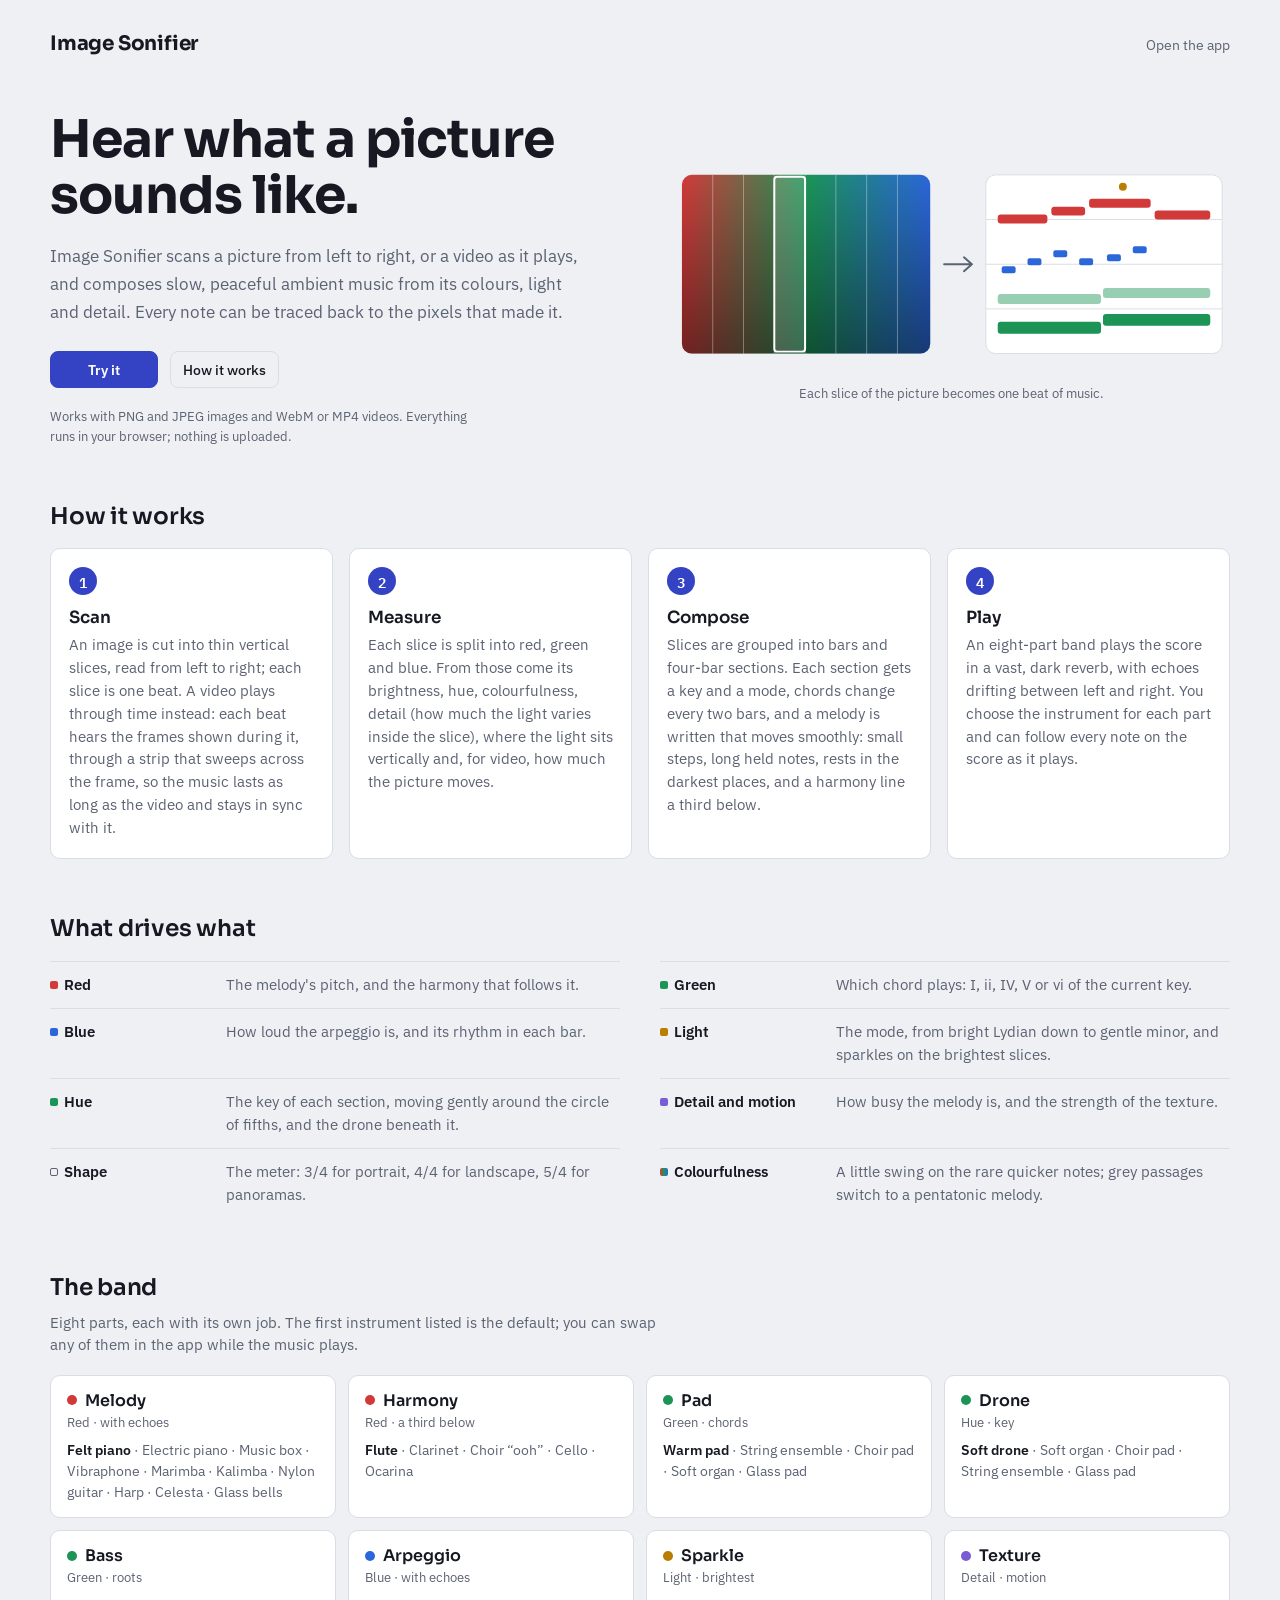
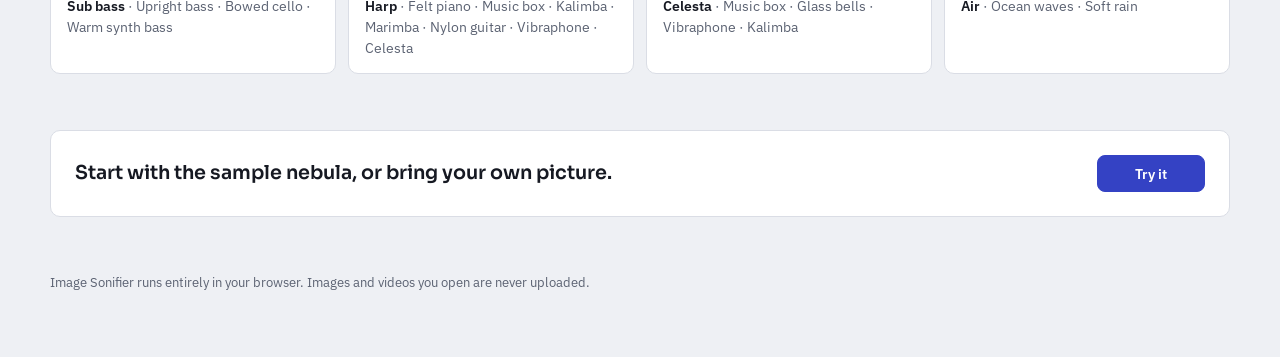
==== index.html @ 4dff8d1b "Add the landing page Co-Authored-By: Claude Opus 5.5 <noreply@anthropic.com>" ====
<!doctype html>
<html lang="en">
<head>
<meta charset="utf-8">
<meta name="viewport" content="width=device-width, initial-scale=1, viewport-fit=cover">
<title>Image Sonifier</title>
<meta name="claude:viewport-fit-sides" content="cover">
<meta name="description" content="Turn any picture or video into slow, peaceful ambient music, right in your browser.">
<link rel="preconnect" href="https://fonts.googleapis.com">
<link rel="preconnect" href="https://fonts.gstatic.com" crossorigin>
<link rel="stylesheet" href="https://fonts.googleapis.com/css2?family=IBM+Plex+Mono:wght@400;500&family=IBM+Plex+Sans:wght@400;500;600&family=Sora:wght@500;600;700&display=swap">
<link rel="stylesheet" href="static/style.css">
<link rel="stylesheet" href="static/landing.css">
</head>
<body>
<div class="wrap landing">
  <nav class="topbar" aria-label="Site">
    <a class="brand" href="index.html">Image Sonifier</a>
    <a class="navlink" href="app.html">Open the app</a>
  </nav>

  <header class="hero">
    <div class="hero-text">
      <h1>Hear what a picture sounds like.</h1>
      <p class="lede">Image Sonifier scans a picture from left to right, or a video as it plays, and composes slow, peaceful ambient music from its colours, light and detail. Every note can be traced back to the pixels that made it.</p>
      <div class="cta">
        <a class="btn play" href="app.html">Try it</a>
        <a class="btn" href="#how">How it works</a>
      </div>
      <p class="fineprint">Works with PNG and JPEG images and WebM or MP4 videos. Everything runs in your browser; nothing is uploaded.</p>
    </div>
    <figure class="hero-art" aria-hidden="true">
      <svg viewBox="0 0 560 220" role="img">
        <defs>
          <linearGradient id="scanGrad" x1="0" x2="1" y1="0" y2="0">
            <stop offset="0" class="stop-r"/>
            <stop offset="0.5" class="stop-g"/>
            <stop offset="1" class="stop-b"/>
          </linearGradient>
          <linearGradient id="fadeGrad" x1="0" x2="0" y1="0" y2="1">
            <stop offset="0" stop-color="#000" stop-opacity="0"/>
            <stop offset="1" stop-color="#000" stop-opacity="0.45"/>
          </linearGradient>
        </defs>
        <rect x="8" y="20" width="250" height="180" rx="10" fill="url(#scanGrad)"/>
        <rect x="8" y="20" width="250" height="180" rx="10" fill="url(#fadeGrad)"/>
        <g class="slices">
          <line x1="39" y1="20" x2="39" y2="200"/><line x1="70" y1="20" x2="70" y2="200"/><line x1="101" y1="20" x2="101" y2="200"/>
          <line x1="132" y1="20" x2="132" y2="200"/><line x1="163" y1="20" x2="163" y2="200"/><line x1="194" y1="20" x2="194" y2="200"/>
          <line x1="225" y1="20" x2="225" y2="200"/>
        </g>
        <rect class="slice-now" x="101" y="22" width="31" height="176" rx="3"/>
        <path class="arrow" d="M272 110 h28 m-8 -7 l8 7 l-8 7"/>
        <rect class="roll" x="314" y="20" width="238" height="180" rx="10"/>
        <g class="roll-lines">
          <line x1="314" y1="65" x2="552" y2="65"/><line x1="314" y1="110" x2="552" y2="110"/><line x1="314" y1="155" x2="552" y2="155"/>
        </g>
        <rect class="n-g" x="326" y="168" width="104" height="12" rx="3"/><rect class="n-g" x="432" y="160" width="108" height="12" rx="3"/>
        <rect class="n-g faint" x="326" y="140" width="104" height="10" rx="3"/><rect class="n-g faint" x="432" y="134" width="108" height="10" rx="3"/>
        <rect class="n-b" x="330" y="112" width="14" height="7" rx="2"/><rect class="n-b" x="356" y="104" width="14" height="7" rx="2"/>
        <rect class="n-b" x="382" y="96" width="14" height="7" rx="2"/><rect class="n-b" x="408" y="104" width="14" height="7" rx="2"/>
        <rect class="n-b" x="436" y="100" width="14" height="7" rx="2"/><rect class="n-b" x="462" y="92" width="14" height="7" rx="2"/>
        <rect class="n-r" x="326" y="60" width="50" height="9" rx="3"/><rect class="n-r" x="380" y="52" width="34" height="9" rx="3"/>
        <rect class="n-r" x="418" y="44" width="62" height="9" rx="3"/><rect class="n-r" x="484" y="56" width="56" height="9" rx="3"/>
        <circle class="n-l" cx="452" cy="32" r="4"/>
      </svg>
      <figcaption>Each slice of the picture becomes one beat of music.</figcaption>
    </figure>
  </header>

  <section id="how" class="section" aria-labelledby="howTitle">
    <h2 id="howTitle" class="section-title">How it works</h2>
    <ol class="how">
      <li>
        <h3>Scan</h3>
        <p>An image is cut into thin vertical slices, read from left to right; each slice is one beat. A video plays through time instead: each beat hears the frames shown during it, through a strip that sweeps across the frame, so the music lasts as long as the video and stays in sync with it.</p>
      </li>
      <li>
        <h3>Measure</h3>
        <p>Each slice is split into red, green and blue. From those come its brightness, hue, colourfulness, detail (how much the light varies inside the slice), where the light sits vertically and, for video, how much the picture moves.</p>
      </li>
      <li>
        <h3>Compose</h3>
        <p>Slices are grouped into bars and four-bar sections. Each section gets a key and a mode, chords change every two bars, and a melody is written that moves smoothly: small steps, long held notes, rests in the darkest places, and a harmony line a third below.</p>
      </li>
      <li>
        <h3>Play</h3>
        <p>An eight-part band plays the score in a vast, dark reverb, with echoes drifting between left and right. You choose the instrument for each part and can follow every note on the score as it plays.</p>
      </li>
    </ol>
  </section>

  <section class="section" aria-labelledby="mapTitle">
    <h2 id="mapTitle" class="section-title">What drives what</h2>
    <dl class="drives">
      <div><dt><span class="sw r"></span>Red</dt><dd>The melody's pitch, and the harmony that follows it.</dd></div>
      <div><dt><span class="sw g"></span>Green</dt><dd>Which chord plays: I, ii, IV, V or vi of the current key.</dd></div>
      <div><dt><span class="sw b"></span>Blue</dt><dd>How loud the arpeggio is, and its rhythm in each bar.</dd></div>
      <div><dt><span class="sw l"></span>Light</dt><dd>The mode, from bright Lydian down to gentle minor, and sparkles on the brightest slices.</dd></div>
      <div><dt><span class="sw g"></span>Hue</dt><dd>The key of each section, moving gently around the circle of fifths, and the drone beneath it.</dd></div>
      <div><dt><span class="sw d"></span>Detail and motion</dt><dd>How busy the melody is, and the strength of the texture.</dd></div>
      <div><dt><span class="sw shape"></span>Shape</dt><dd>The meter: 3/4 for portrait, 4/4 for landscape, 5/4 for panoramas.</dd></div>
      <div><dt><span class="sw colour"></span>Colourfulness</dt><dd>A little swing on the rare quicker notes; grey passages switch to a pentatonic melody.</dd></div>
    </dl>
  </section>

  <section class="section" aria-labelledby="bandTitle">
    <h2 id="bandTitle" class="section-title">The band</h2>
    <p class="section-lede">Eight parts, each with its own job. The first instrument listed is the default; you can swap any of them in the app while the music plays.</p>
    <ul class="band" id="band"></ul>
  </section>

  <section class="closing">
    <h2>Start with the sample nebula, or bring your own picture.</h2>
    <a class="btn play" href="app.html">Try it</a>
  </section>

  <footer>Image Sonifier runs entirely in your browser. Images and videos you open are never uploaded.</footer>
</div>

<script src="static/js/constants.js"></script>
<script src="static/js/voices.js"></script>
<script src="static/js/landing.js"></script>
</body>
</html>
---- static/style.css ----
/* Shared by both pages. App layout, top to bottom: upload and controls; the image with its three channels
   stacked on the right; the instruments; what is playing now beside the musical choices; the score. */
:root {
  --bg: #eef0f4;
  --surface: #ffffff;
  --ink: #161922;
  --muted: #5b6272;
  --line: #dadde5;
  --accent: #3442c4;
  --accent-ink: #ffffff;
  --ch-r: #d23a3a;
  --ch-g: #1b9456;
  --ch-b: #2b66db;
  --ch-l: #b97d00;
  --ch-d: #7a5bd6;
  --font-display: "Sora", "Segoe UI", system-ui, sans-serif;
  --font-body: "IBM Plex Sans", "Segoe UI", system-ui, sans-serif;
  --font-data: "IBM Plex Mono", ui-monospace, "SFMono-Regular", Menlo, monospace;
  --radius: 10px;
}
@media (prefers-color-scheme: dark) {
  :root:not([data-theme="light"]) {
    --bg: #0c0e14; --surface: #151821; --ink: #e7e9f0; --muted: #959cad; --line: #272b37;
    --accent: #8d98ff; --accent-ink: #0c0e14;
    --ch-r: #ff6b6b; --ch-g: #4fd08a; --ch-b: #6c9fff; --ch-l: #f2c14e; --ch-d: #ab8fff;
    color-scheme: dark;
  }
}
:root[data-theme="dark"] {
  --bg: #0c0e14; --surface: #151821; --ink: #e7e9f0; --muted: #959cad; --line: #272b37;
  --accent: #8d98ff; --accent-ink: #0c0e14;
  --ch-r: #ff6b6b; --ch-g: #4fd08a; --ch-b: #6c9fff; --ch-l: #f2c14e; --ch-d: #ab8fff;
  color-scheme: dark;
}

* { box-sizing: border-box; }
[hidden] { display: none !important; }
html { -webkit-text-size-adjust: 100%; }
body {
  margin: 0;
  background: var(--bg); color: var(--ink);
  font: 15px/1.5 var(--font-body);
  padding-left: max(16px, env(safe-area-inset-left, 0px));
  padding-right: max(16px, env(safe-area-inset-right, 0px));
  padding-block: 24px 40px;
}
.wrap { max-width: 1180px; margin: 0 auto; display: flex; flex-direction: column; gap: 16px; }

a { color: var(--accent); }

/* Top bar */
.topbar { display: flex; align-items: baseline; justify-content: space-between; gap: 16px; }
.brand { font: 700 1.25rem/1.2 var(--font-display); color: var(--ink); text-decoration: none; letter-spacing: -0.01em; }
.navlink { font-size: 0.9rem; color: var(--muted); text-decoration: none; }
.navlink:hover, .brand:hover { color: var(--accent); }
.brand:focus-visible, .navlink:focus-visible { outline: 2px solid var(--accent); outline-offset: 3px; border-radius: 4px; }

header h1 { font: 700 1.75rem/1.15 var(--font-display); margin: 0; letter-spacing: -0.01em; text-wrap: balance; }
header p { margin: 4px 0 0; color: var(--muted); max-width: 76ch; }

.panel { background: var(--surface); border: 1px solid var(--line); border-radius: var(--radius); padding: 16px; min-width: 0; }
.panel h2 { font: 600 0.78rem/1 var(--font-body); text-transform: uppercase; letter-spacing: 0.08em; color: var(--muted); margin: 0 0 12px; }

/* Controls */
.controls { display: flex; flex-wrap: wrap; align-items: center; gap: 12px 20px; }
.group { display: flex; align-items: center; gap: 8px; }
.group label, .group .lbl { font-size: 0.85rem; color: var(--muted); }
.btn {
  font: 500 0.9rem var(--font-body); color: var(--ink); background: transparent;
  border: 1px solid var(--line); border-radius: 8px; padding: 7px 12px; cursor: pointer;
}
.btn:hover { border-color: var(--muted); }
.btn.play {
  background: var(--accent); color: var(--accent-ink); border-color: var(--accent);
  display: inline-flex; align-items: center; gap: 8px; padding: 8px 18px; font-weight: 600; min-width: 108px; justify-content: center;
}
.btn.play:disabled { opacity: 0.5; cursor: progress; }
.btn:focus-visible, select:focus-visible, input[type=range]:focus-visible, input[type=checkbox]:focus-visible { outline: 2px solid var(--accent); outline-offset: 2px; }
select, input[type=range], input[type=checkbox] { accent-color: var(--accent); }
select { font: 0.9rem var(--font-body); color: var(--ink); background: var(--surface); border: 1px solid var(--line); border-radius: 6px; padding: 5px 6px; }
.num { font-family: var(--font-data); font-variant-numeric: tabular-nums; font-size: 0.85rem; min-width: 3ch; display: inline-block; }
.sr-only { position: absolute; width: 1px; height: 1px; overflow: hidden; clip: rect(0 0 0 0); white-space: nowrap; }
.status { margin-left: auto; font: 0.82rem var(--font-data); color: var(--muted); }

/* Image + channels */
.scan-grid { display: grid; grid-template-columns: minmax(0, 1fr) minmax(0, 15rem); gap: 16px; align-items: start; }
.scan-main { min-width: 0; }

/* Now playing beside the musical choices */
.grid { display: grid; grid-template-columns: minmax(0, 1fr) minmax(0, 1.5fr); gap: 16px; }
@media (max-width: 880px) { .grid { grid-template-columns: minmax(0, 1fr); } .status { margin-left: 0; width: 100%; } }

.drop { position: relative; border-radius: 8px; overflow: hidden; background: #05060c; }
.drop.over { outline: 2px dashed var(--accent); outline-offset: 3px; }
#imgCv { display: block; width: 100%; height: auto; max-height: 460px; object-fit: contain; cursor: ew-resize; touch-action: none; }
#imgCv.video { cursor: default; }
#drop video.reading { display: block; width: 100%; max-height: 460px; }
#timeCv { display: block; width: 100%; height: 64px; margin-top: 10px; border-radius: 6px; background: #000; cursor: ew-resize; touch-action: none; }
.progress { font-variant-numeric: tabular-nums; }
.caption { margin: 8px 0 0; font-size: 0.82rem; color: var(--muted); }

.channels { display: flex; flex-direction: column; gap: 14px; }
.channels figure { margin: 0; min-width: 0; }
.channels canvas { display: block; width: 100%; height: auto; max-height: 130px; object-fit: contain; border-radius: 6px; background: #000; cursor: ew-resize; touch-action: none; }
@media (max-width: 760px) {
  .scan-grid { grid-template-columns: minmax(0, 1fr); }
  .channels { display: grid; grid-template-columns: repeat(3, minmax(0, 1fr)); gap: 12px; }
}
.channels figcaption { margin-top: 6px; font-size: 0.8rem; line-height: 1.35; }
.channels figcaption b { display: block; font-weight: 600; }
.channels figcaption span { color: var(--muted); }
.sw { display: inline-block; width: 8px; height: 8px; border-radius: 2px; margin-right: 6px; vertical-align: 1px; flex: none; }
.sw.r { background: var(--ch-r); } .sw.g { background: var(--ch-g); } .sw.b { background: var(--ch-b); }
.sw.l { background: var(--ch-l); } .sw.d { background: var(--ch-d); }

/* Musical choices */
.choices { display: grid; grid-template-columns: repeat(auto-fill, minmax(150px, 1fr)); gap: 12px 16px; margin: 0; }
.choice { min-width: 0; }
.choice dt { font-size: 0.75rem; color: var(--muted); text-transform: uppercase; letter-spacing: 0.06em; }
.choice dd { margin: 2px 0 0; }
.choice .val { font: 500 1.02rem/1.3 var(--font-data); display: block; overflow-wrap: anywhere; }
.choice .by { font-size: 0.78rem; color: var(--muted); }

/* Readout */
.side { display: flex; flex-direction: column; gap: 20px; }
.clock { font: 500 2rem/1 var(--font-data); font-variant-numeric: tabular-nums; }
.clock small { font-size: 0.95rem; color: var(--muted); }
.pos { color: var(--muted); font-size: 0.9rem; margin-top: 6px; }
.pos b { color: var(--ink); font-family: var(--font-data); font-weight: 500; }
.maps { display: flex; flex-direction: column; gap: 10px; margin: 0; }
.map { display: grid; grid-template-columns: 56px minmax(0, 1fr) auto; align-items: center; gap: 10px; }
.map dt { font-size: 0.85rem; font-weight: 600; }
.map .bar { height: 8px; background: var(--line); border-radius: 4px; overflow: hidden; position: relative; }
.map .bar i { position: absolute; inset: 0 auto 0 0; border-radius: 4px; transition: width 80ms linear; }
.map.r .bar i { background: var(--ch-r); } .map.g .bar i { background: var(--ch-g); } .map.b .bar i { background: var(--ch-b); }
.map.l .bar i { background: var(--ch-l); } .map.d .bar i { background: var(--ch-d); }
.map dd { margin: 0; text-align: right; font-size: 0.85rem; min-width: 136px; }
.map dd .v { font-family: var(--font-data); color: var(--muted); margin-right: 6px; }
.map dd b { font-family: var(--font-data); font-weight: 500; }

/* Mixer: two to four columns of parts, depending on width */
.mixer { display: grid; grid-template-columns: repeat(auto-fill, minmax(min(100%, 19rem), 1fr)); gap: 4px 20px; }
.inst { display: grid; grid-template-columns: 18px 12px minmax(0, 1fr) minmax(0, 10.5rem); align-items: center; gap: 8px; padding: 5px 6px; border-radius: 6px; font-size: 0.86rem; }
.inst .nm { cursor: pointer; min-width: 0; }
.inst .nm small { display: block; font-weight: 400; }
.inst select { width: 100%; min-width: 0; font-size: 0.82rem; padding: 4px 4px; }
.inst:hover { background: color-mix(in srgb, var(--line) 50%, transparent); }
.inst .sw { width: 10px; height: 10px; margin: 0; border-radius: 50%; opacity: 0.35; transition: opacity 60ms linear, transform 60ms linear; }
.inst.on .sw { opacity: 1; transform: scale(1.3); }
.inst .nm { font-weight: 500; }
.inst .src { color: var(--muted); font-size: 0.75rem; }
.inst.muted .nm, .inst.muted select { opacity: 0.45; }
.inst.muted .nm { text-decoration: line-through; }

/* About this piece */
.piece { display: grid; gap: 10px; margin: 0; font-size: 0.88rem; }
.piece div { display: grid; grid-template-columns: 6.5rem minmax(0, 1fr); gap: 12px; }
.piece dt { color: var(--muted); }
.piece dd { margin: 0; max-width: 90ch; }
@media (max-width: 560px) { .piece div { grid-template-columns: minmax(0, 1fr); gap: 2px; } }

/* Score */
.score-head { display: flex; flex-wrap: wrap; align-items: baseline; justify-content: space-between; gap: 8px 16px; margin-bottom: 8px; }
.score-head h2 { margin: 0; }
.legend { display: flex; flex-wrap: wrap; gap: 6px 14px; font-size: 0.8rem; color: var(--muted); }
#scoreWrap { width: 100%; }
#score { display: block; width: 100%; height: 490px; cursor: ew-resize; touch-action: none; }

footer { font-size: 0.82rem; color: var(--muted); }
footer code { font-family: var(--font-data); font-size: 0.8rem; }

@media (prefers-reduced-motion: reduce) { .map .bar i, .inst .sw { transition: none; } }
.mixer-hint { margin: -6px 0 8px; }
---- static/landing.css ----
/* Landing page (index.html). Builds on the tokens and base styles in style.css.
   Layout: hero (text + scan illustration), four numbered steps, a map of what drives what,
   the band, and a closing call to action. */

.landing { gap: 56px; padding-block: 8px 24px; }

/* Hero */
.hero { display: grid; grid-template-columns: minmax(0, 1.05fr) minmax(0, 1fr); gap: 40px; align-items: center; }
.hero h1 { font: 700 clamp(2rem, 4.6vw, 3.25rem)/1.08 var(--font-display); letter-spacing: -0.02em; margin: 0; text-wrap: balance; }
.lede { font-size: 1.08rem; line-height: 1.6; color: var(--muted); max-width: 54ch; margin: 18px 0 0; }
.cta { display: flex; flex-wrap: wrap; gap: 12px; margin-top: 26px; }
.cta .btn, .closing .btn { text-decoration: none; display: inline-flex; align-items: center; justify-content: center; }
.btn.play { color: var(--accent-ink); }
.fineprint { font-size: 0.84rem; color: var(--muted); margin: 18px 0 0; max-width: 54ch; }

.hero-art { margin: 0; min-width: 0; }
.hero-art svg { display: block; width: 100%; height: auto; max-width: 100%; }
.hero-art figcaption { font-size: 0.82rem; color: var(--muted); margin-top: 10px; text-align: center; }
.stop-r { stop-color: var(--ch-r); } .stop-g { stop-color: var(--ch-g); } .stop-b { stop-color: var(--ch-b); }
.slices line { stroke: #fff; stroke-opacity: 0.35; stroke-width: 1; }
.slice-now { fill: #fff; fill-opacity: 0.16; stroke: #fff; stroke-width: 2; }
.arrow { fill: none; stroke: var(--muted); stroke-width: 2; stroke-linecap: round; stroke-linejoin: round; }
.roll { fill: var(--surface); stroke: var(--line); }
.roll-lines line { stroke: var(--line); stroke-width: 1; }
.n-r { fill: var(--ch-r); } .n-g { fill: var(--ch-g); } .n-b { fill: var(--ch-b); } .n-l { fill: var(--ch-l); }
.n-g.faint { fill-opacity: 0.45; }

@media (max-width: 820px) {
  .hero { grid-template-columns: minmax(0, 1fr); gap: 28px; }
}

/* Sections */
.section { display: flex; flex-direction: column; gap: 18px; }
.section-title { font: 600 1.45rem/1.2 var(--font-display); margin: 0; letter-spacing: -0.01em; }
.section-lede { margin: -8px 0 0; color: var(--muted); max-width: 70ch; }

/* How it works: a real sequence, so it is numbered */
.how { list-style: none; margin: 0; padding: 0; display: grid; grid-template-columns: repeat(auto-fit, minmax(min(100%, 15rem), 1fr)); gap: 16px; counter-reset: step; }
.how li { counter-increment: step; background: var(--surface); border: 1px solid var(--line); border-radius: var(--radius); padding: 18px; min-width: 0; }
.how li::before {
  content: counter(step); display: grid; place-items: center; width: 28px; height: 28px; border-radius: 50%;
  background: var(--accent); color: var(--accent-ink); font: 600 0.85rem var(--font-data); margin-bottom: 12px;
}
.how h3 { font: 600 1.05rem var(--font-display); margin: 0 0 6px; }
.how p { margin: 0; color: var(--muted); font-size: 0.92rem; line-height: 1.55; }

/* What drives what */
.drives { display: grid; grid-template-columns: repeat(auto-fit, minmax(min(100%, 30rem), 1fr)); gap: 0 40px; margin: 0; }
.drives div { display: grid; grid-template-columns: 10rem minmax(0, 1fr); gap: 16px; padding: 12px 0; border-top: 1px solid var(--line); }
.drives dt { font-weight: 600; }
.drives dd { margin: 0; color: var(--muted); }
.sw.shape { background: transparent; border: 1.5px solid var(--muted); }
.sw.colour { background: linear-gradient(90deg, var(--ch-r), var(--ch-g), var(--ch-b)); }
@media (max-width: 520px) { .drives div { grid-template-columns: minmax(0, 1fr); gap: 2px; } }

/* The band */
.band { list-style: none; margin: 0; padding: 0; display: grid; grid-template-columns: repeat(auto-fill, minmax(min(100%, 16rem), 1fr)); gap: 12px; }
.band li { background: var(--surface); border: 1px solid var(--line); border-radius: var(--radius); padding: 14px 16px; min-width: 0; }
.band h3 { font: 600 1rem var(--font-display); margin: 0; display: flex; align-items: center; }
.band .sw { width: 10px; height: 10px; border-radius: 50%; margin-right: 8px; }
.band-src { margin: 2px 0 8px; font-size: 0.8rem; color: var(--muted); }
.band-voices { margin: 0; font-size: 0.88rem; line-height: 1.5; color: var(--muted); }
.band-voices b { color: var(--ink); font-weight: 600; }

/* Closing call to action */
.closing { display: flex; flex-wrap: wrap; align-items: center; justify-content: space-between; gap: 16px 24px;
  background: var(--surface); border: 1px solid var(--line); border-radius: var(--radius); padding: 24px; }
.closing h2 { font: 600 1.2rem/1.3 var(--font-display); margin: 0; max-width: 40ch; text-wrap: balance; }
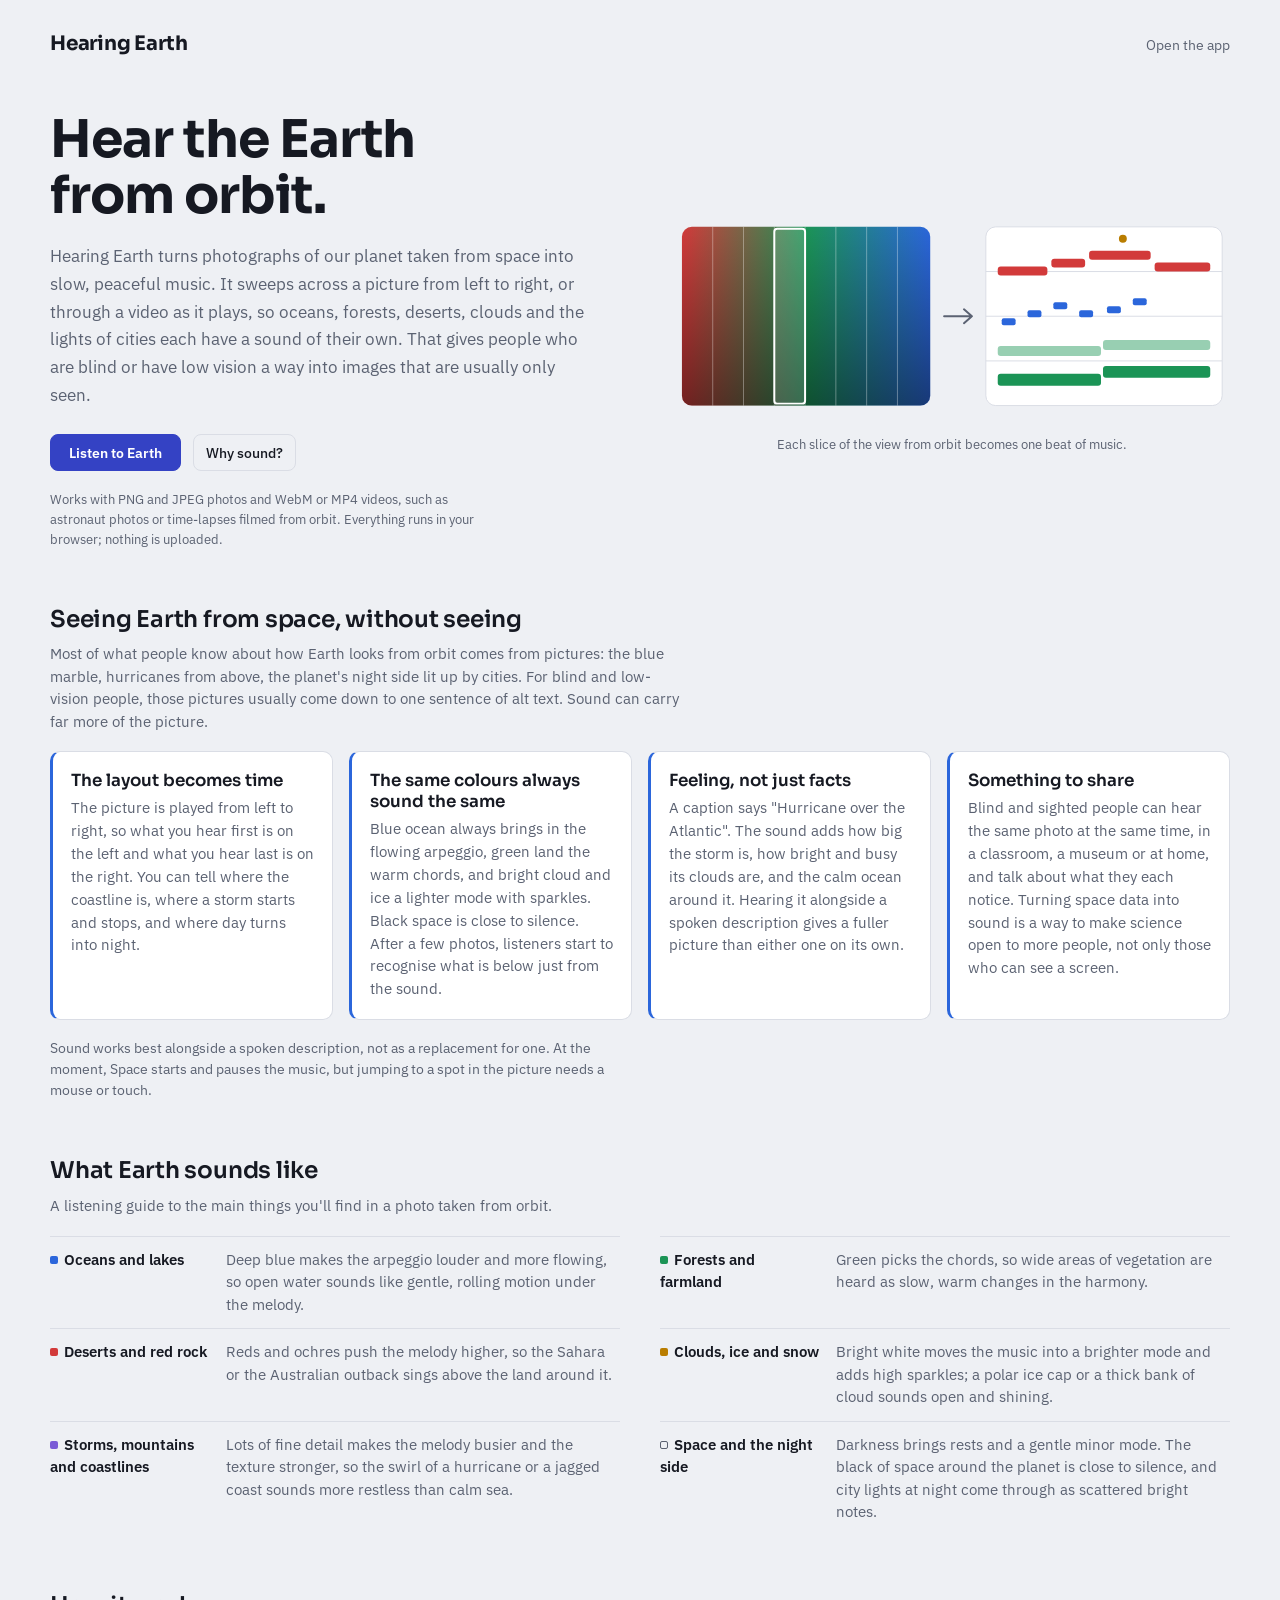
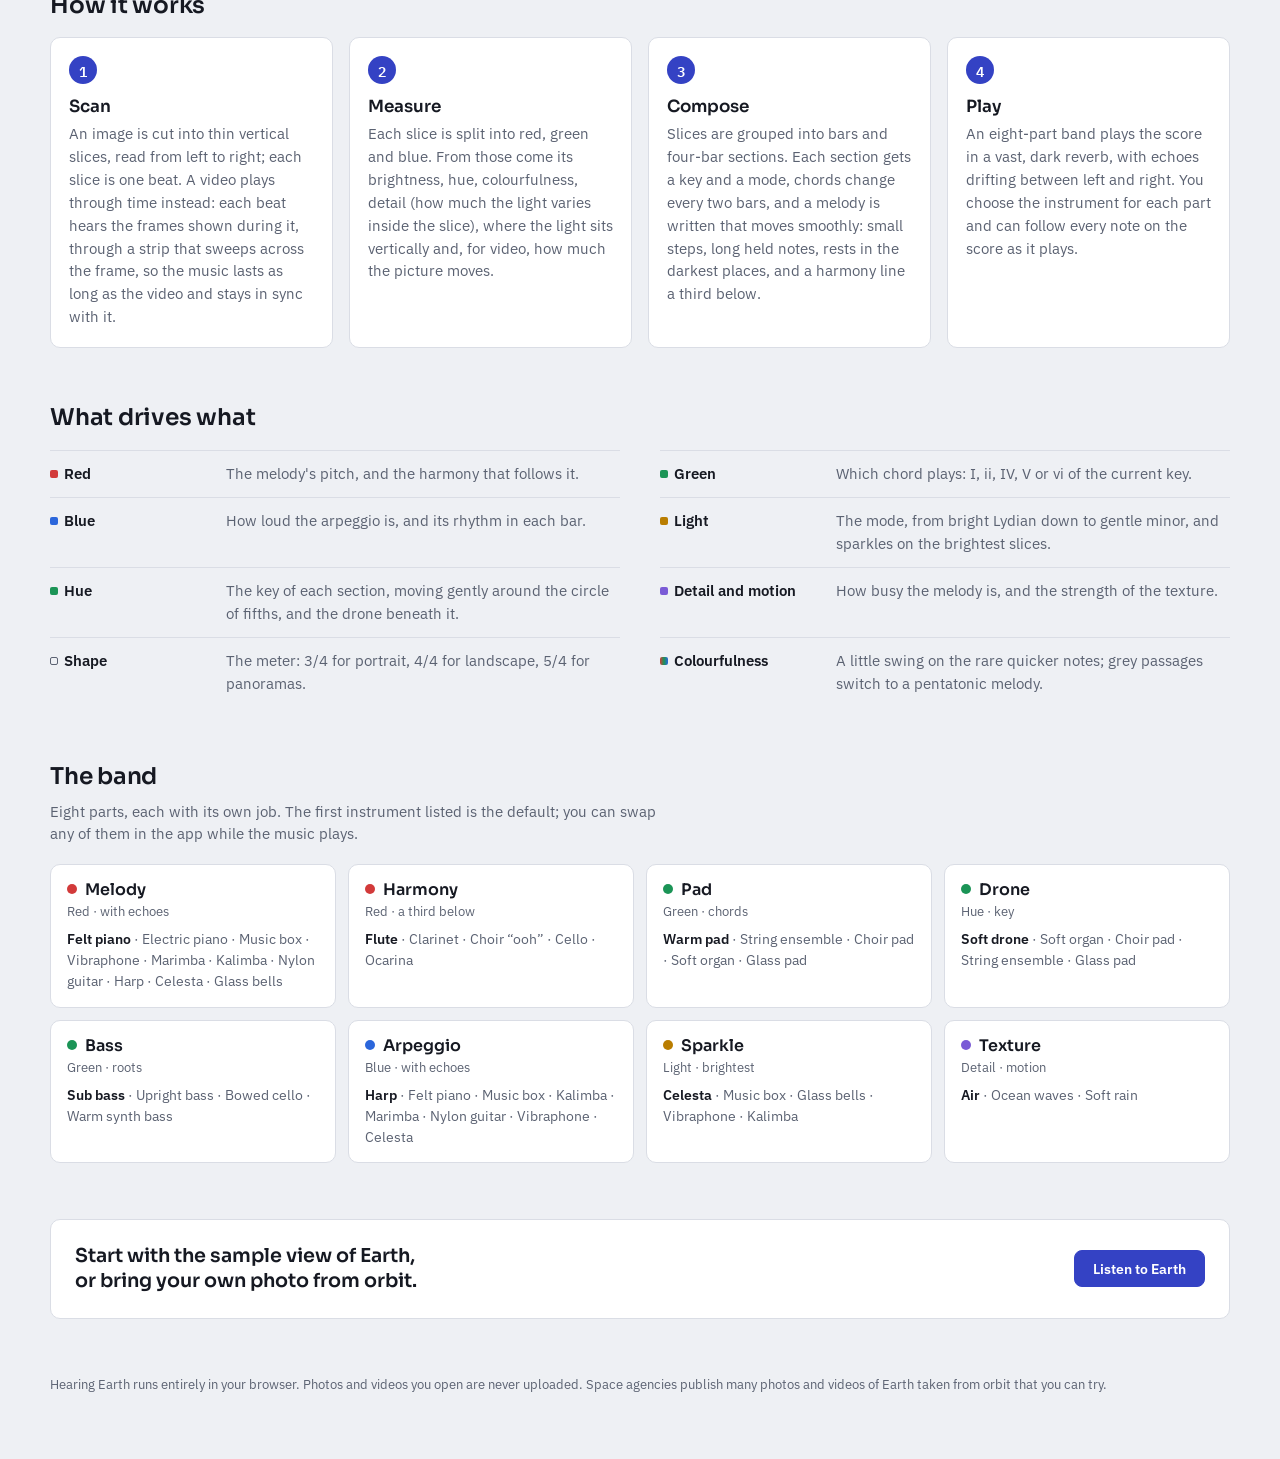
==== commit 9867ce3d: "Reframe the site around hearing Earth from space Rename the site to Hearing Earth and rewrite the la" ====
--- a/index.html
+++ b/index.html
@@ -3,9 +3,9 @@
 <head>
 <meta charset="utf-8">
 <meta name="viewport" content="width=device-width, initial-scale=1, viewport-fit=cover">
-<title>Image Sonifier</title>
+<title>Hearing Earth</title>
 <meta name="claude:viewport-fit-sides" content="cover">
-<meta name="description" content="Turn any picture or video into slow, peaceful ambient music, right in your browser.">
+<meta name="description" content="Listen to photographs of Earth taken from space: oceans, forests, clouds and city lights turned into music, so blind and sighted people can experience them together.">
 <link rel="preconnect" href="https://fonts.googleapis.com">
 <link rel="preconnect" href="https://fonts.gstatic.com" crossorigin>
 <link rel="stylesheet" href="https://fonts.googleapis.com/css2?family=IBM+Plex+Mono:wght@400;500&family=IBM+Plex+Sans:wght@400;500;600&family=Sora:wght@500;600;700&display=swap">
@@ -15,19 +15,19 @@
 <body>
 <div class="wrap landing">
   <nav class="topbar" aria-label="Site">
-    <a class="brand" href="index.html">Image Sonifier</a>
+    <a class="brand" href="index.html">Hearing Earth</a>
     <a class="navlink" href="app.html">Open the app</a>
   </nav>
 
   <header class="hero">
     <div class="hero-text">
-      <h1>Hear what a picture sounds like.</h1>
-      <p class="lede">Image Sonifier scans a picture from left to right, or a video as it plays, and composes slow, peaceful ambient music from its colours, light and detail. Every note can be traced back to the pixels that made it.</p>
+      <h1>Hear the Earth from orbit.</h1>
+      <p class="lede">Hearing Earth turns photographs of our planet taken from space into slow, peaceful music. It sweeps across a picture from left to right, or through a video as it plays, so oceans, forests, deserts, clouds and the lights of cities each have a sound of their own. That gives people who are blind or have low vision a way into images that are usually only seen.</p>
       <div class="cta">
-        <a class="btn play" href="app.html">Try it</a>
-        <a class="btn" href="#how">How it works</a>
+        <a class="btn play" href="app.html">Listen to Earth</a>
+        <a class="btn" href="#why">Why sound?</a>
       </div>
-      <p class="fineprint">Works with PNG and JPEG images and WebM or MP4 videos. Everything runs in your browser; nothing is uploaded.</p>
+      <p class="fineprint">Works with PNG and JPEG photos and WebM or MP4 videos, such as astronaut photos or time-lapses filmed from orbit. Everything runs in your browser; nothing is uploaded.</p>
     </div>
     <figure class="hero-art" aria-hidden="true">
       <svg viewBox="0 0 560 220" role="img">
@@ -64,9 +64,46 @@
         <rect class="n-r" x="418" y="44" width="62" height="9" rx="3"/><rect class="n-r" x="484" y="56" width="56" height="9" rx="3"/>
         <circle class="n-l" cx="452" cy="32" r="4"/>
       </svg>
-      <figcaption>Each slice of the picture becomes one beat of music.</figcaption>
+      <figcaption>Each slice of the view from orbit becomes one beat of music.</figcaption>
     </figure>
   </header>
+
+  <section id="why" class="section" aria-labelledby="whyTitle">
+    <h2 id="whyTitle" class="section-title">Seeing Earth from space, without seeing</h2>
+    <p class="section-lede">Most of what people know about how Earth looks from orbit comes from pictures: the blue marble, hurricanes from above, the planet's night side lit up by cities. For blind and low-vision people, those pictures usually come down to one sentence of alt text. Sound can carry far more of the picture.</p>
+    <ul class="why">
+      <li>
+        <h3>The layout becomes time</h3>
+        <p>The picture is played from left to right, so what you hear first is on the left and what you hear last is on the right. You can tell where the coastline is, where a storm starts and stops, and where day turns into night.</p>
+      </li>
+      <li>
+        <h3>The same colours always sound the same</h3>
+        <p>Blue ocean always brings in the flowing arpeggio, green land the warm chords, and bright cloud and ice a lighter mode with sparkles. Black space is close to silence. After a few photos, listeners start to recognise what is below just from the sound.</p>
+      </li>
+      <li>
+        <h3>Feeling, not just facts</h3>
+        <p>A caption says "Hurricane over the Atlantic". The sound adds how big the storm is, how bright and busy its clouds are, and the calm ocean around it. Hearing it alongside a spoken description gives a fuller picture than either one on its own.</p>
+      </li>
+      <li>
+        <h3>Something to share</h3>
+        <p>Blind and sighted people can hear the same photo at the same time, in a classroom, a museum or at home, and talk about what they each notice. Turning space data into sound is a way to make science open to more people, not only those who can see a screen.</p>
+      </li>
+    </ul>
+    <p class="note">Sound works best alongside a spoken description, not as a replacement for one. At the moment, Space starts and pauses the music, but jumping to a spot in the picture needs a mouse or touch.</p>
+  </section>
+
+  <section class="section" aria-labelledby="earthTitle">
+    <h2 id="earthTitle" class="section-title">What Earth sounds like</h2>
+    <p class="section-lede">A listening guide to the main things you'll find in a photo taken from orbit.</p>
+    <dl class="drives">
+      <div><dt><span class="sw b"></span>Oceans and lakes</dt><dd>Deep blue makes the arpeggio louder and more flowing, so open water sounds like gentle, rolling motion under the melody.</dd></div>
+      <div><dt><span class="sw g"></span>Forests and farmland</dt><dd>Green picks the chords, so wide areas of vegetation are heard as slow, warm changes in the harmony.</dd></div>
+      <div><dt><span class="sw r"></span>Deserts and red rock</dt><dd>Reds and ochres push the melody higher, so the Sahara or the Australian outback sings above the land around it.</dd></div>
+      <div><dt><span class="sw l"></span>Clouds, ice and snow</dt><dd>Bright white moves the music into a brighter mode and adds high sparkles; a polar ice cap or a thick bank of cloud sounds open and shining.</dd></div>
+      <div><dt><span class="sw d"></span>Storms, mountains and coastlines</dt><dd>Lots of fine detail makes the melody busier and the texture stronger, so the swirl of a hurricane or a jagged coast sounds more restless than calm sea.</dd></div>
+      <div><dt><span class="sw shape"></span>Space and the night side</dt><dd>Darkness brings rests and a gentle minor mode. The black of space around the planet is close to silence, and city lights at night come through as scattered bright notes.</dd></div>
+    </dl>
+  </section>
 
   <section id="how" class="section" aria-labelledby="howTitle">
     <h2 id="howTitle" class="section-title">How it works</h2>
@@ -111,11 +148,11 @@
   </section>
 
   <section class="closing">
-    <h2>Start with the sample nebula, or bring your own picture.</h2>
-    <a class="btn play" href="app.html">Try it</a>
+    <h2>Start with the sample view of Earth, or bring your own photo from orbit.</h2>
+    <a class="btn play" href="app.html">Listen to Earth</a>
   </section>
 
-  <footer>Image Sonifier runs entirely in your browser. Images and videos you open are never uploaded.</footer>
+  <footer>Hearing Earth runs entirely in your browser. Photos and videos you open are never uploaded. Space agencies publish many photos and videos of Earth taken from orbit that you can try.</footer>
 </div>
 
 <script src="static/js/constants.js"></script>
--- a/static/style.css
+++ b/static/style.css
@@ -138,19 +138,80 @@
 .map dd .v { font-family: var(--font-data); color: var(--muted); margin-right: 6px; }
 .map dd b { font-family: var(--font-data); font-weight: 500; }
 
-/* Mixer: two to four columns of parts, depending on width */
-.mixer { display: grid; grid-template-columns: repeat(auto-fill, minmax(min(100%, 19rem), 1fr)); gap: 4px 20px; }
-.inst { display: grid; grid-template-columns: 18px 12px minmax(0, 1fr) minmax(0, 10.5rem); align-items: center; gap: 8px; padding: 5px 6px; border-radius: 6px; font-size: 0.86rem; }
-.inst .nm { cursor: pointer; min-width: 0; }
-.inst .nm small { display: block; font-weight: 400; }
-.inst select { width: 100%; min-width: 0; font-size: 0.82rem; padding: 4px 4px; }
-.inst:hover { background: color-mix(in srgb, var(--line) 50%, transparent); }
+/* Mixer: one compact row per part, up to four across */
+.mixer { display: grid; grid-template-columns: repeat(auto-fill, minmax(min(100%, 16.5rem), 1fr)); gap: 6px 20px; }
+.inst { display: grid; grid-template-columns: 18px 12px minmax(0, 1fr) auto; align-items: center; gap: 10px; padding: 10px 8px; border-radius: 8px; font-size: 0.86rem; }
+.inst:hover { background: color-mix(in srgb, var(--line) 40%, transparent); }
 .inst .sw { width: 10px; height: 10px; margin: 0; border-radius: 50%; opacity: 0.35; transition: opacity 60ms linear, transform 60ms linear; }
 .inst.on .sw { opacity: 1; transform: scale(1.3); }
-.inst .nm { font-weight: 500; }
-.inst .src { color: var(--muted); font-size: 0.75rem; }
-.inst.muted .nm, .inst.muted select { opacity: 0.45; }
-.inst.muted .nm { text-decoration: line-through; }
+.inst .nm { min-width: 0; line-height: 1.3; }
+.inst .nm label { font-weight: 600; cursor: pointer; }
+.inst .src { display: block; color: var(--muted); font-size: 0.75rem; }
+.inst .cur { display: block; color: var(--accent); font-size: 0.78rem; font-weight: 500; margin-top: 2px; }
+.inst.muted .nm, .inst.muted .bubble.main { opacity: 0.45; }
+.inst.muted .nm label { text-decoration: line-through; }
+
+/* Bubbles: round icon buttons */
+.bubble {
+  position: relative; width: 44px; height: 44px; padding: 0; border-radius: 50%;
+  display: grid; place-items: center; cursor: pointer;
+  color: var(--muted); background: var(--surface); border: 1px solid var(--line);
+  box-shadow: 0 3px 8px color-mix(in srgb, var(--ink) 14%, transparent);
+  transition: transform 150ms ease, box-shadow 150ms ease, background-color 150ms ease, color 150ms ease;
+}
+.bubble svg { width: 22px; height: 22px; fill: none; stroke: currentColor; stroke-width: 1.6; stroke-linecap: round; stroke-linejoin: round; }
+.bubble:hover { transform: translateY(-2px); color: var(--ink); box-shadow: 0 8px 16px color-mix(in srgb, var(--ink) 18%, transparent); }
+.bubble:focus-visible { outline: 2px solid var(--accent); outline-offset: 3px; }
+
+/* the part's bubble: its current instrument, floating; the badge counts the choices */
+.bubble.main {
+  width: 50px; height: 50px; color: var(--accent-ink); background: var(--accent); border-color: var(--accent);
+  box-shadow: 0 6px 16px color-mix(in srgb, var(--accent) 40%, transparent);
+  animation: bubble-float 3.4s ease-in-out infinite;
+}
+.bubble.main svg { width: 24px; height: 24px; }
+.bubble.main:hover { color: var(--accent-ink); animation-play-state: paused; }
+.bubble.main[aria-expanded="true"] { animation: none; }
+.bubble .more {
+  position: absolute; right: -4px; bottom: -4px; min-width: 18px; height: 18px; padding: 0 4px; border-radius: 9px;
+  display: grid; place-items: center; font: 600 0.66rem/1 var(--font-data);
+  color: var(--accent); background: var(--surface); border: 1px solid var(--line);
+}
+
+/* the ring of choices around a part's bubble */
+.orbit { position: fixed; inset: 0; z-index: 50; }
+.orbit-scrim { position: absolute; inset: 0; background: color-mix(in srgb, var(--bg) 55%, transparent); backdrop-filter: blur(2px); opacity: 0; transition: opacity 160ms ease; }
+.orbit.open .orbit-scrim { opacity: 1; }
+.orbit-ring { position: absolute; width: 0; height: 0; }
+.orbit-ring > .hub, .orbit-slot { position: absolute; left: 0; top: 0; }
+.bubble.hub {
+  width: 54px; height: 54px; transform: translate(-50%, -50%);
+  color: var(--accent-ink); background: var(--accent); border-color: var(--accent);
+  box-shadow: 0 8px 22px color-mix(in srgb, var(--accent) 45%, transparent);
+}
+.bubble.hub:hover { transform: translate(-50%, -50%) scale(0.94); color: var(--accent-ink); }
+.orbit-name {
+  position: absolute; left: 0; top: 36px; transform: translateX(-50%); white-space: nowrap; pointer-events: none;
+  font: 600 0.74rem/1 var(--font-body); color: var(--ink); background: var(--surface);
+  border: 1px solid var(--line); border-radius: 999px; padding: 5px 9px;
+  box-shadow: 0 3px 8px color-mix(in srgb, var(--ink) 12%, transparent);
+}
+.orbit-slot {
+  transform: translate(-50%, -50%) scale(0.3); opacity: 0;
+  transition: transform 260ms cubic-bezier(.2, .9, .3, 1.25), opacity 180ms ease;
+  transition-delay: calc(var(--i) * 22ms);
+}
+.orbit.open .orbit-slot { transform: translate(calc(-50% + var(--x)), calc(-50% + var(--y))) scale(1); opacity: 1; }
+.orbit.open .opt { animation: bubble-float 3s ease-in-out infinite; animation-delay: calc(var(--i) * -0.37s); }
+.opt[aria-pressed="true"] { color: var(--accent); border: 2px solid var(--accent); }
+.opt:hover, .opt:focus-visible { animation-play-state: paused; color: var(--ink); }
+.opt[aria-pressed="true"]:hover { color: var(--accent); }
+
+@keyframes bubble-float { 0%, 100% { transform: translateY(0); } 50% { transform: translateY(-3px); } }
+@media (prefers-reduced-motion: reduce) {
+  .bubble, .orbit-slot, .orbit-scrim { transition: none; }
+  .bubble.main, .orbit.open .opt { animation: none; }
+}
 
 /* About this piece */
 .piece { display: grid; gap: 10px; margin: 0; font-size: 0.88rem; }
--- a/static/landing.css
+++ b/static/landing.css
@@ -44,7 +44,14 @@
 .how h3 { font: 600 1.05rem var(--font-display); margin: 0 0 6px; }
 .how p { margin: 0; color: var(--muted); font-size: 0.92rem; line-height: 1.55; }
 
-/* What drives what */
+/* Why sound: four reasons, not a sequence, so no numbers */
+.why { list-style: none; margin: 0; padding: 0; display: grid; grid-template-columns: repeat(auto-fit, minmax(min(100%, 15rem), 1fr)); gap: 16px; }
+.why li { background: var(--surface); border: 1px solid var(--line); border-left: 3px solid var(--ch-b); border-radius: var(--radius); padding: 18px; min-width: 0; }
+.why h3 { font: 600 1.05rem var(--font-display); margin: 0 0 6px; }
+.why p { margin: 0; color: var(--muted); font-size: 0.92rem; line-height: 1.55; }
+.note { margin: 0; font-size: 0.88rem; color: var(--muted); max-width: 70ch; }
+
+/* What drives what, and the Earth listening guide */
 .drives { display: grid; grid-template-columns: repeat(auto-fit, minmax(min(100%, 30rem), 1fr)); gap: 0 40px; margin: 0; }
 .drives div { display: grid; grid-template-columns: 10rem minmax(0, 1fr); gap: 16px; padding: 12px 0; border-top: 1px solid var(--line); }
 .drives dt { font-weight: 600; }
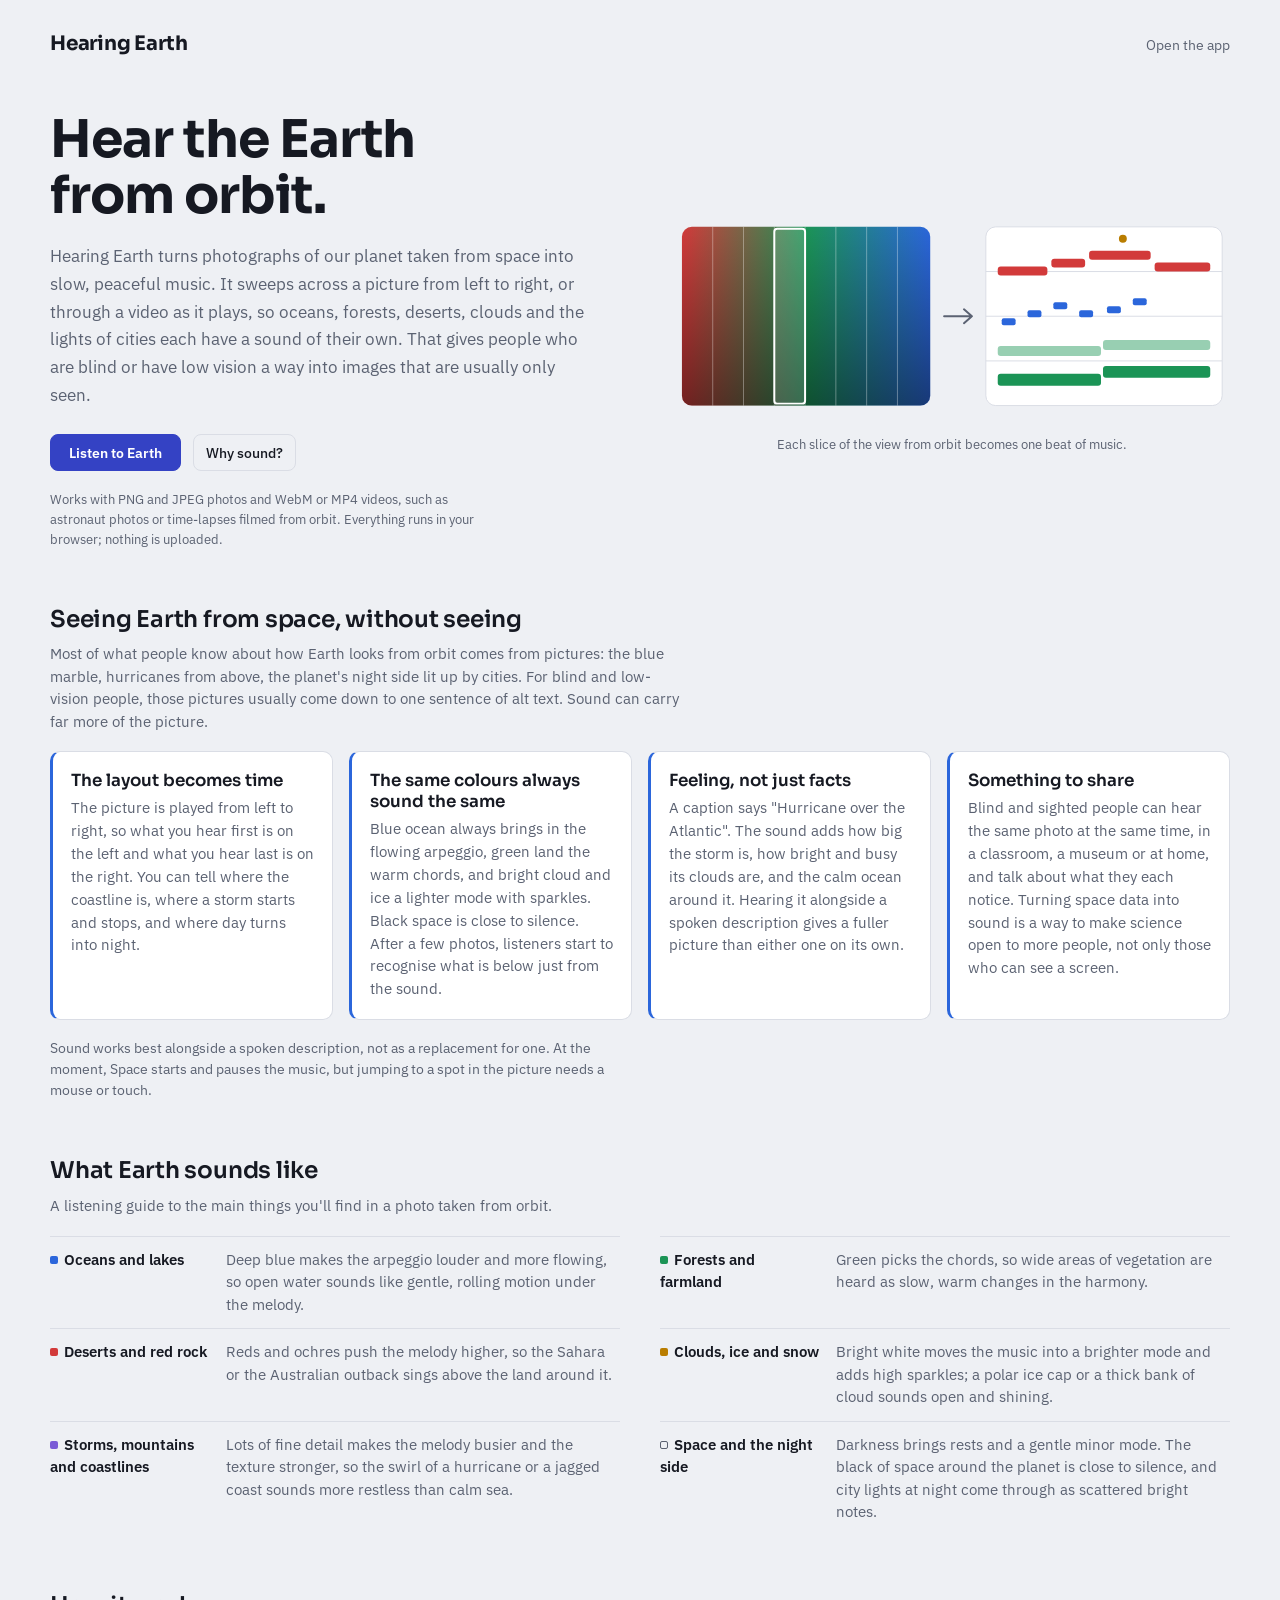
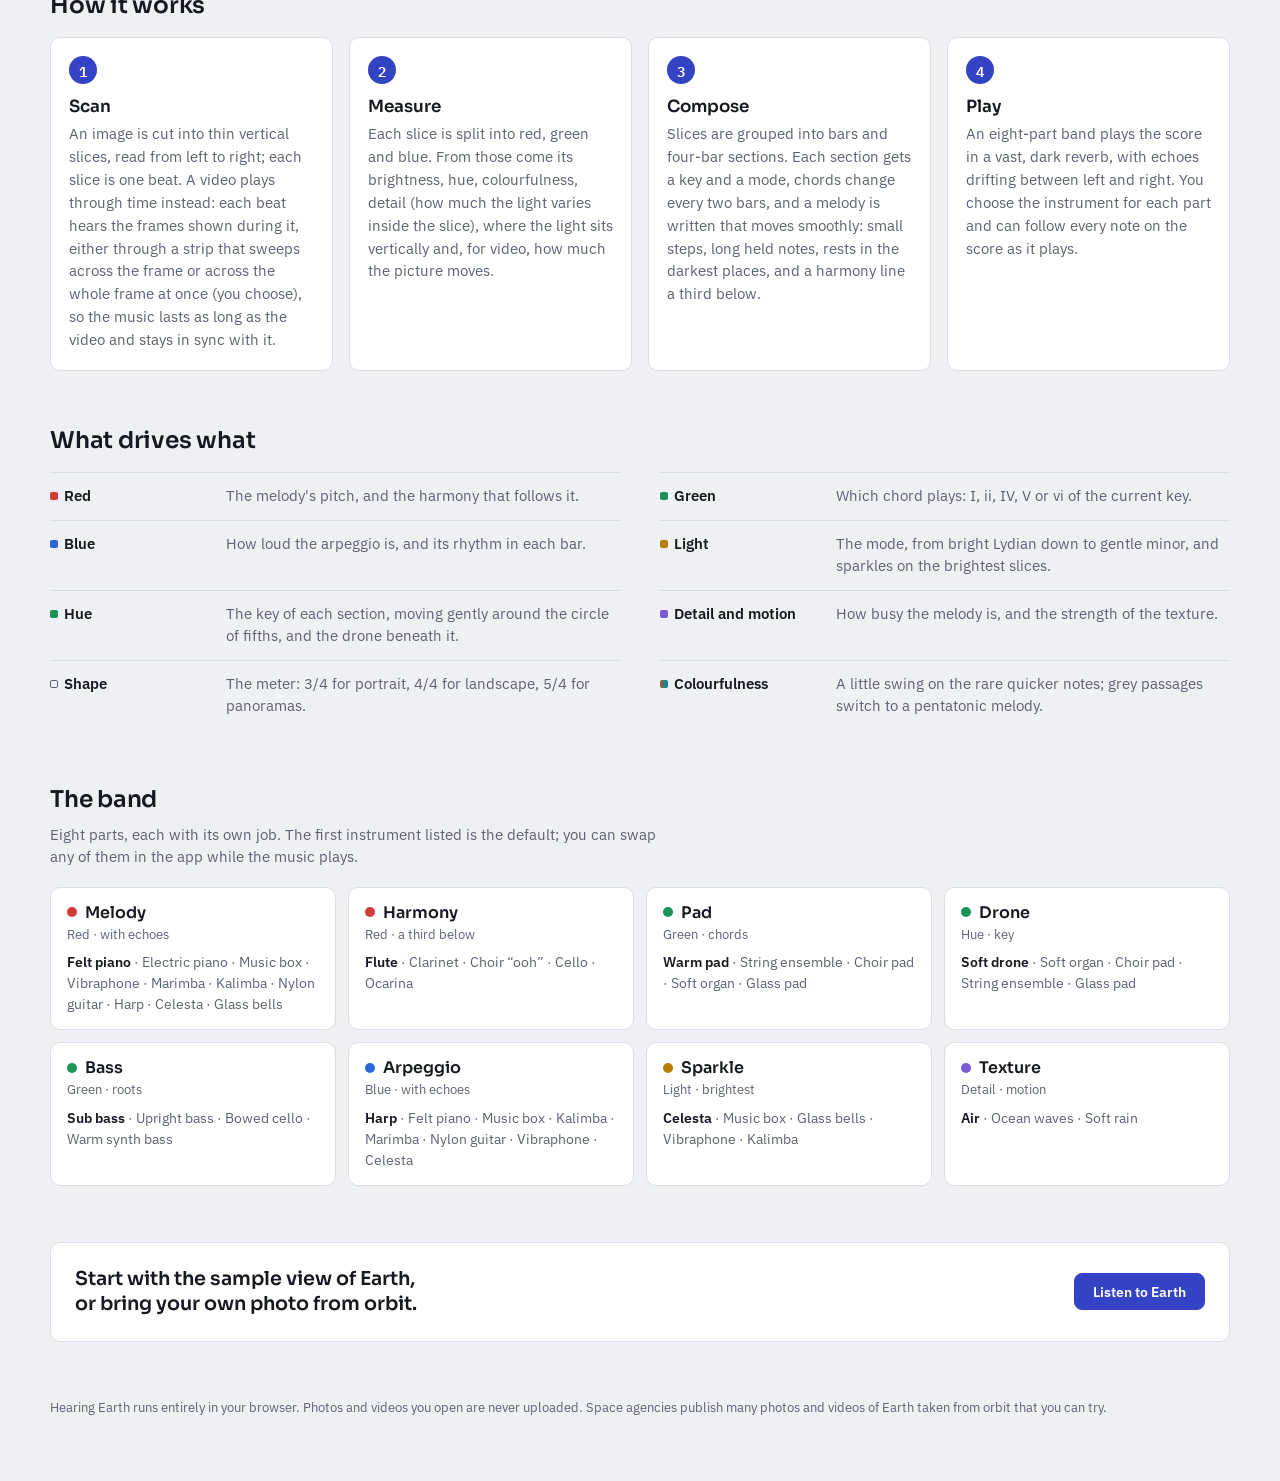
==== commit 8d47a03b: "Add video processing mode" ====
--- a/index.html
+++ b/index.html
@@ -110,7 +110,7 @@
     <ol class="how">
       <li>
         <h3>Scan</h3>
-        <p>An image is cut into thin vertical slices, read from left to right; each slice is one beat. A video plays through time instead: each beat hears the frames shown during it, through a strip that sweeps across the frame, so the music lasts as long as the video and stays in sync with it.</p>
+        <p>An image is cut into thin vertical slices, read from left to right; each slice is one beat. A video plays through time instead: each beat hears the frames shown during it, either through a strip that sweeps across the frame or across the whole frame at once (you choose), so the music lasts as long as the video and stays in sync with it.</p>
       </li>
       <li>
         <h3>Measure</h3>
--- a/static/style.css
+++ b/static/style.css
@@ -78,6 +78,12 @@
 .btn:focus-visible, select:focus-visible, input[type=range]:focus-visible, input[type=checkbox]:focus-visible { outline: 2px solid var(--accent); outline-offset: 2px; }
 select, input[type=range], input[type=checkbox] { accent-color: var(--accent); }
 select { font: 0.9rem var(--font-body); color: var(--ink); background: var(--surface); border: 1px solid var(--line); border-radius: 6px; padding: 5px 6px; }
+/* segmented toggle (video scan mode): radio inputs drawn as two joined buttons */
+.seg { display: inline-flex; border: 1px solid var(--line); border-radius: 8px; overflow: hidden; }
+.seg label { font: 500 0.85rem var(--font-body); color: var(--muted); padding: 6px 11px; cursor: pointer; }
+.seg label + input + label { border-left: 1px solid var(--line); }
+.seg input:checked + label { background: var(--accent); color: var(--accent-ink); }
+.seg input:focus-visible + label { outline: 2px solid var(--accent); outline-offset: -2px; }
 .num { font-family: var(--font-data); font-variant-numeric: tabular-nums; font-size: 0.85rem; min-width: 3ch; display: inline-block; }
 .sr-only { position: absolute; width: 1px; height: 1px; overflow: hidden; clip: rect(0 0 0 0); white-space: nowrap; }
 .status { margin-left: auto; font: 0.82rem var(--font-data); color: var(--muted); }
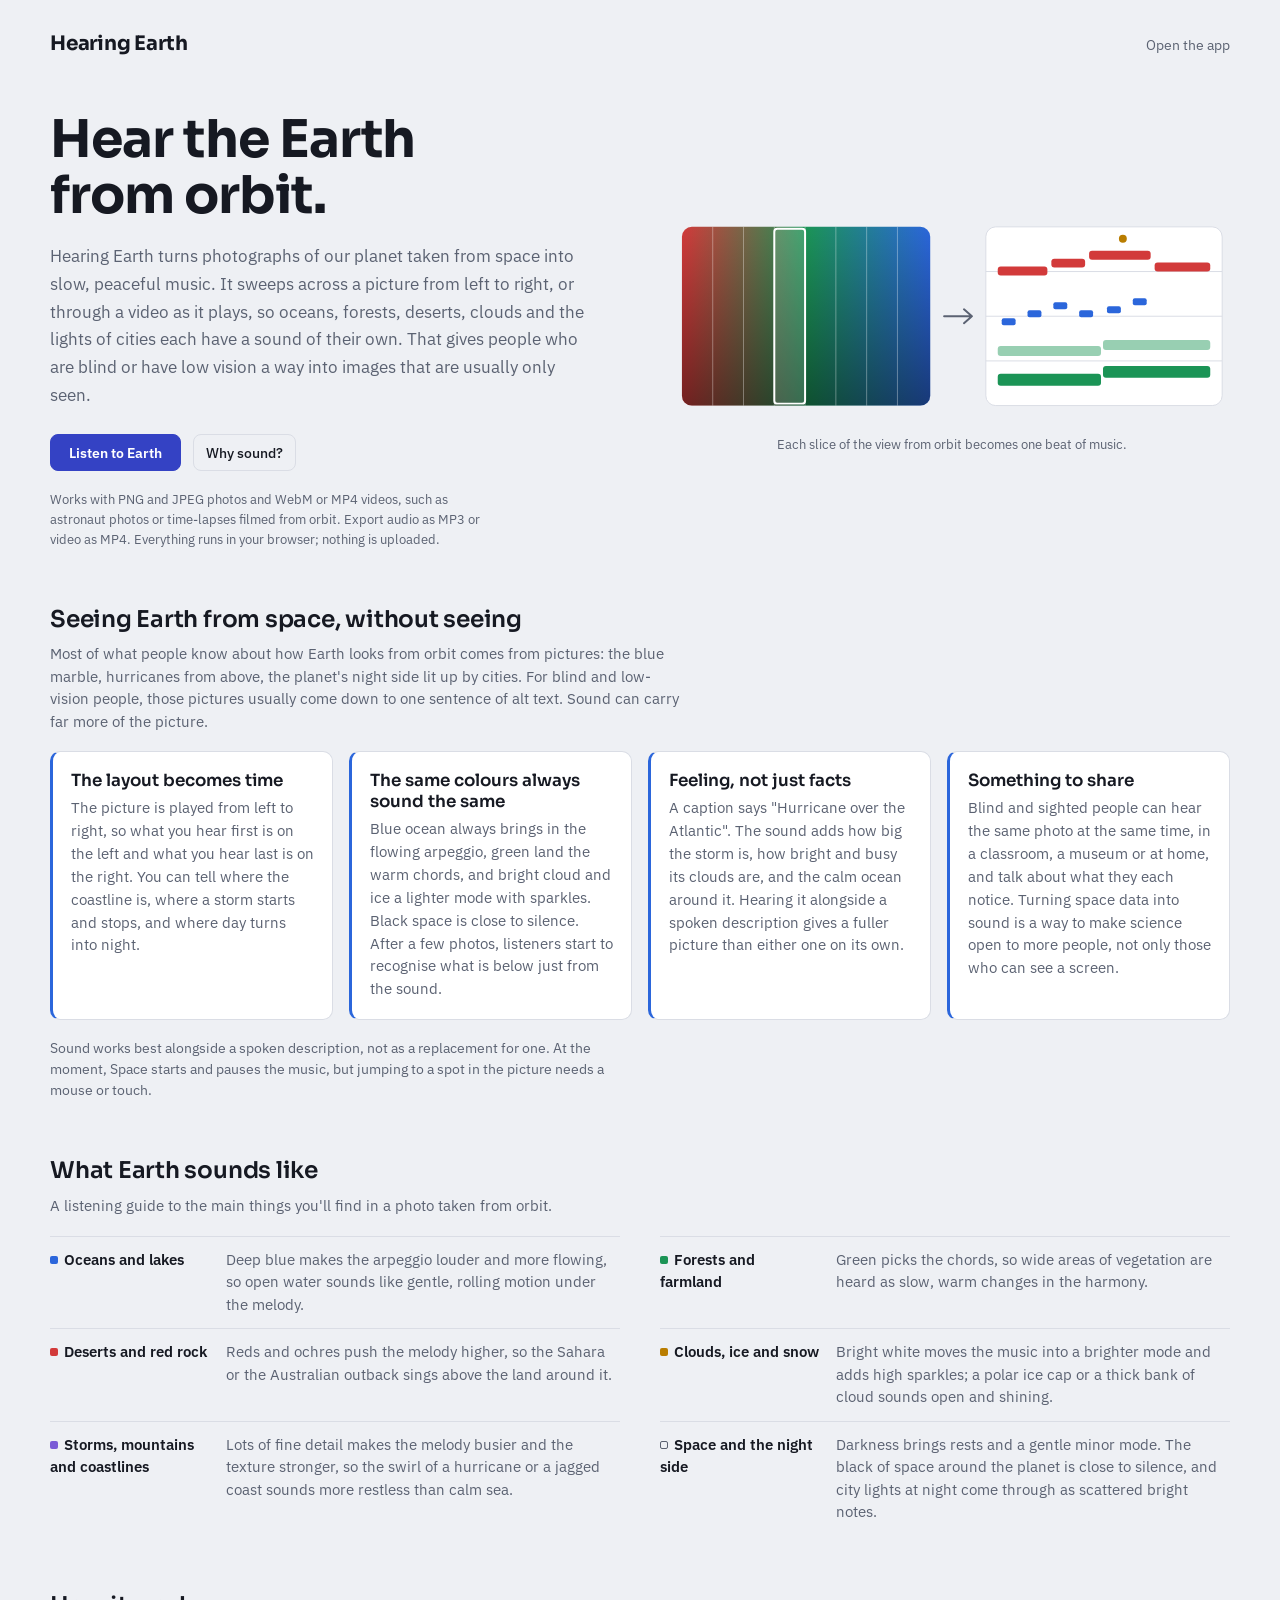
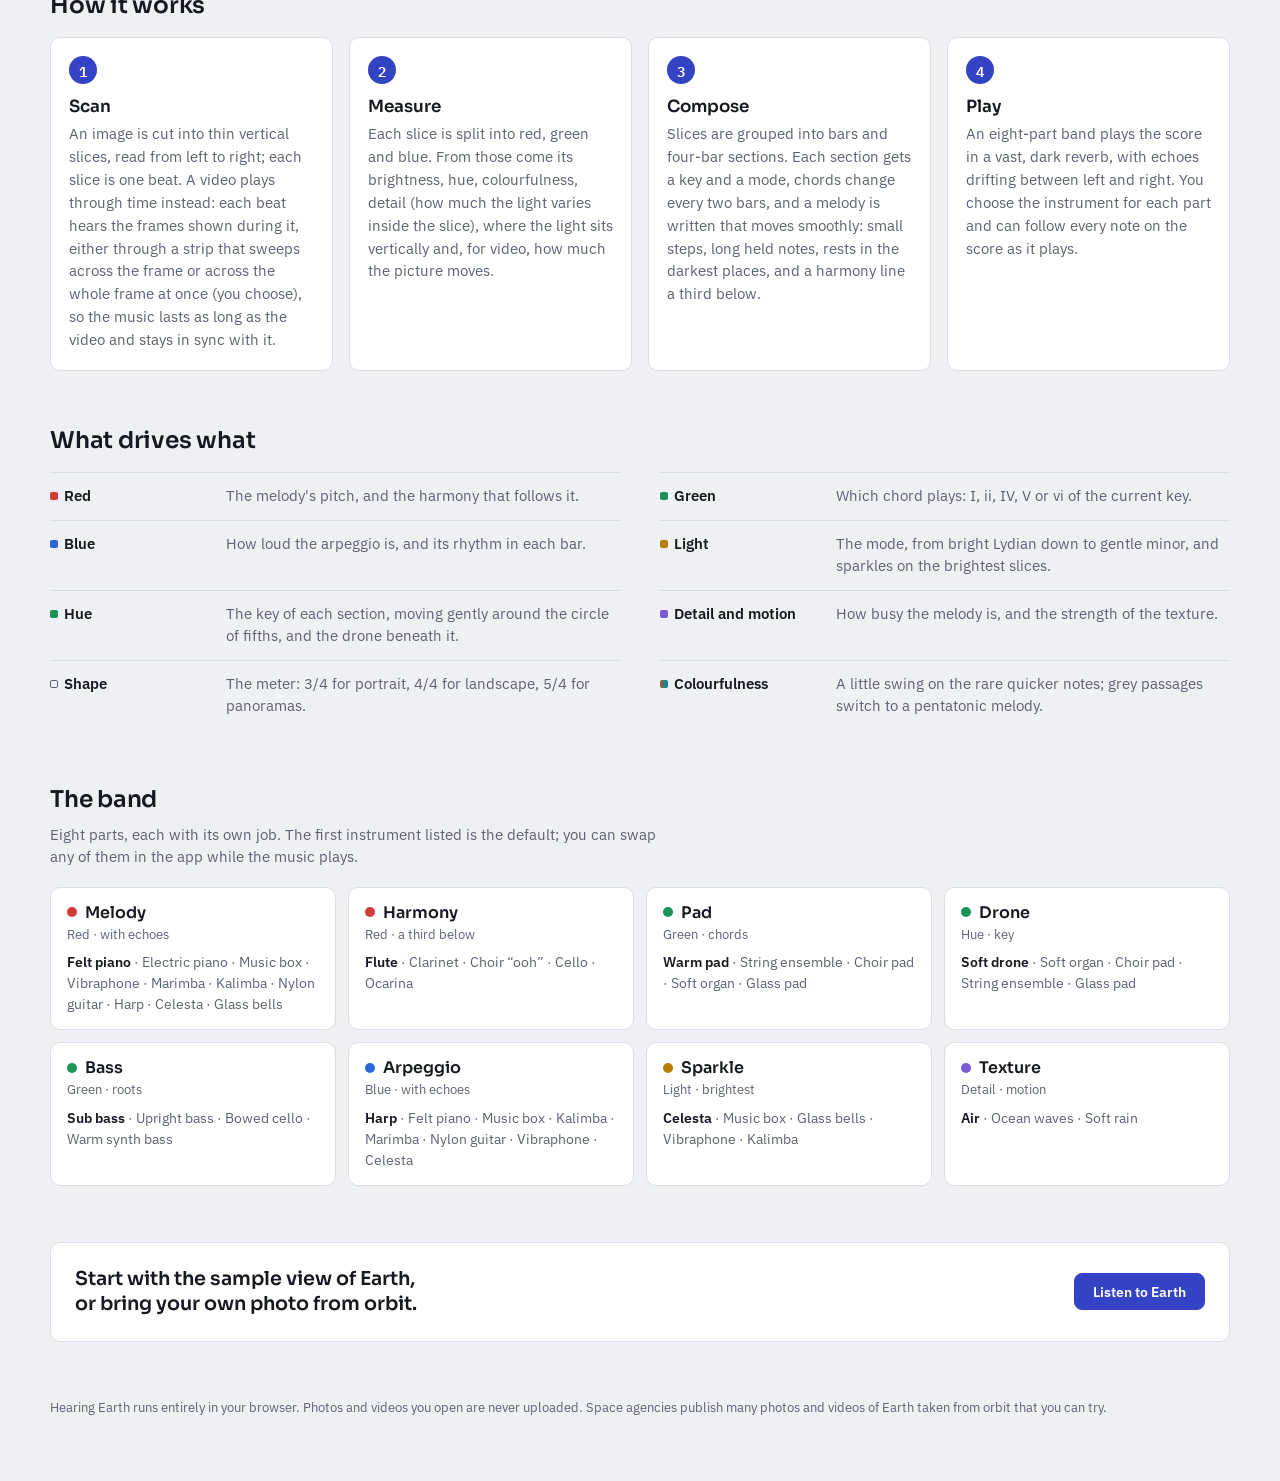
==== commit 400fbc96: "Export in MP3 and MP4 for images and videos" ====
--- a/index.html
+++ b/index.html
@@ -27,7 +27,7 @@
         <a class="btn play" href="app.html">Listen to Earth</a>
         <a class="btn" href="#why">Why sound?</a>
       </div>
-      <p class="fineprint">Works with PNG and JPEG photos and WebM or MP4 videos, such as astronaut photos or time-lapses filmed from orbit. Everything runs in your browser; nothing is uploaded.</p>
+      <p class="fineprint">Works with PNG and JPEG photos and WebM or MP4 videos, such as astronaut photos or time-lapses filmed from orbit. Export audio as MP3 or video as MP4. Everything runs in your browser; nothing is uploaded.</p>
     </div>
     <figure class="hero-art" aria-hidden="true">
       <svg viewBox="0 0 560 220" role="img">
--- a/static/style.css
+++ b/static/style.css
@@ -75,6 +75,11 @@
   display: inline-flex; align-items: center; gap: 8px; padding: 8px 18px; font-weight: 600; min-width: 108px; justify-content: center;
 }
 .btn.play:disabled { opacity: 0.5; cursor: progress; }
+.export-group { display: inline-flex; align-items: center; gap: 8px; }
+.export-btn { display: inline-flex; align-items: center; gap: 6px; }
+.export-btn:hover:not(:disabled) { border-color: var(--accent); color: var(--accent); }
+.export-btn:disabled { opacity: 0.45; cursor: not-allowed; }
+.export-btn.busy { cursor: progress; opacity: 0.8; }
 .btn:focus-visible, select:focus-visible, input[type=range]:focus-visible, input[type=checkbox]:focus-visible { outline: 2px solid var(--accent); outline-offset: 2px; }
 select, input[type=range], input[type=checkbox] { accent-color: var(--accent); }
 select { font: 0.9rem var(--font-body); color: var(--ink); background: var(--surface); border: 1px solid var(--line); border-radius: 6px; padding: 5px 6px; }
@@ -100,6 +105,7 @@
 .drop.over { outline: 2px dashed var(--accent); outline-offset: 3px; }
 #imgCv { display: block; width: 100%; height: auto; max-height: 460px; object-fit: contain; cursor: ew-resize; touch-action: none; }
 #imgCv.video { cursor: default; }
+#imgCv.reactive { cursor: crosshair; }
 #drop video.reading { display: block; width: 100%; max-height: 460px; }
 #timeCv { display: block; width: 100%; height: 64px; margin-top: 10px; border-radius: 6px; background: #000; cursor: ew-resize; touch-action: none; }
 .progress { font-variant-numeric: tabular-nums; }
@@ -108,6 +114,7 @@
 .channels { display: flex; flex-direction: column; gap: 14px; }
 .channels figure { margin: 0; min-width: 0; }
 .channels canvas { display: block; width: 100%; height: auto; max-height: 130px; object-fit: contain; border-radius: 6px; background: #000; cursor: ew-resize; touch-action: none; }
+.channels.video canvas { cursor: default; }
 @media (max-width: 760px) {
   .scan-grid { grid-template-columns: minmax(0, 1fr); }
   .channels { display: grid; grid-template-columns: repeat(3, minmax(0, 1fr)); gap: 12px; }
@@ -238,3 +245,105 @@
 
 @media (prefers-reduced-motion: reduce) { .map .bar i, .inst .sw { transition: none; } }
 .mixer-hint { margin: -6px 0 8px; }
+
+/* Atmosphere / genre presets */
+.preset-bar {
+  display: flex;
+  flex-wrap: wrap;
+  gap: 8px;
+  margin: 4px 0 14px;
+  padding-bottom: 12px;
+  border-bottom: 1px solid var(--line);
+}
+.preset-btn {
+  font-size: 0.82rem;
+  padding: 5px 12px;
+  border-radius: 999px;
+  color: var(--muted);
+  transition: background-color 140ms ease, color 140ms ease, border-color 140ms ease;
+}
+.preset-btn:hover {
+  color: var(--ink);
+}
+.preset-btn.active {
+  background: var(--accent);
+  color: var(--accent-ink);
+  border-color: var(--accent);
+  font-weight: 600;
+}
+/* Export dropdown */
+.export-dropdown {
+  position: relative;
+  display: inline-block;
+}
+.export-trigger {
+  list-style: none;
+  display: inline-flex;
+  align-items: center;
+  gap: 8px;
+  user-select: none;
+}
+.export-trigger::-webkit-details-marker {
+  display: none;
+}
+.export-trigger .caret {
+  color: var(--muted);
+  transition: transform 150ms ease;
+}
+.export-dropdown[open] .export-trigger {
+  border-color: var(--muted);
+}
+.export-dropdown[open] .export-trigger .caret {
+  transform: rotate(180deg);
+}
+.export-dropdown[open] .export-menu {
+  position: absolute;
+  top: calc(100% + 6px);
+  left: 0;
+  z-index: 40;
+  min-width: 185px;
+  padding: 6px;
+  display: flex;
+  flex-direction: column;
+  gap: 4px;
+  background: var(--surface);
+  border: 1px solid var(--line);
+  border-radius: var(--radius);
+  box-shadow: 0 8px 20px color-mix(in srgb, var(--ink) 14%, transparent);
+}
+.export-item {
+  appearance: none;
+  display: flex;
+  align-items: center;
+  gap: 10px;
+  width: 100%;
+  margin: 0;
+  padding: 8px 12px;
+  border: 1px solid transparent;
+  border-radius: 7px;
+  background: transparent;
+  color: var(--ink);
+  font: 500 0.88rem/1.2 var(--font-body);
+  text-align: left;
+  white-space: nowrap;
+  cursor: pointer;
+  transition: background-color 120ms ease, color 120ms ease;
+}
+.export-item svg {
+  color: var(--muted);
+  flex: none;
+}
+.export-item:hover:not(:disabled) {
+  background: color-mix(in srgb, var(--line) 45%, transparent);
+}
+.export-item:hover:not(:disabled) svg {
+  color: var(--accent);
+}
+.export-item:focus-visible {
+  outline: 2px solid var(--accent);
+  outline-offset: -2px;
+}
+.export-item:disabled {
+  opacity: 0.45;
+  cursor: not-allowed;
+}
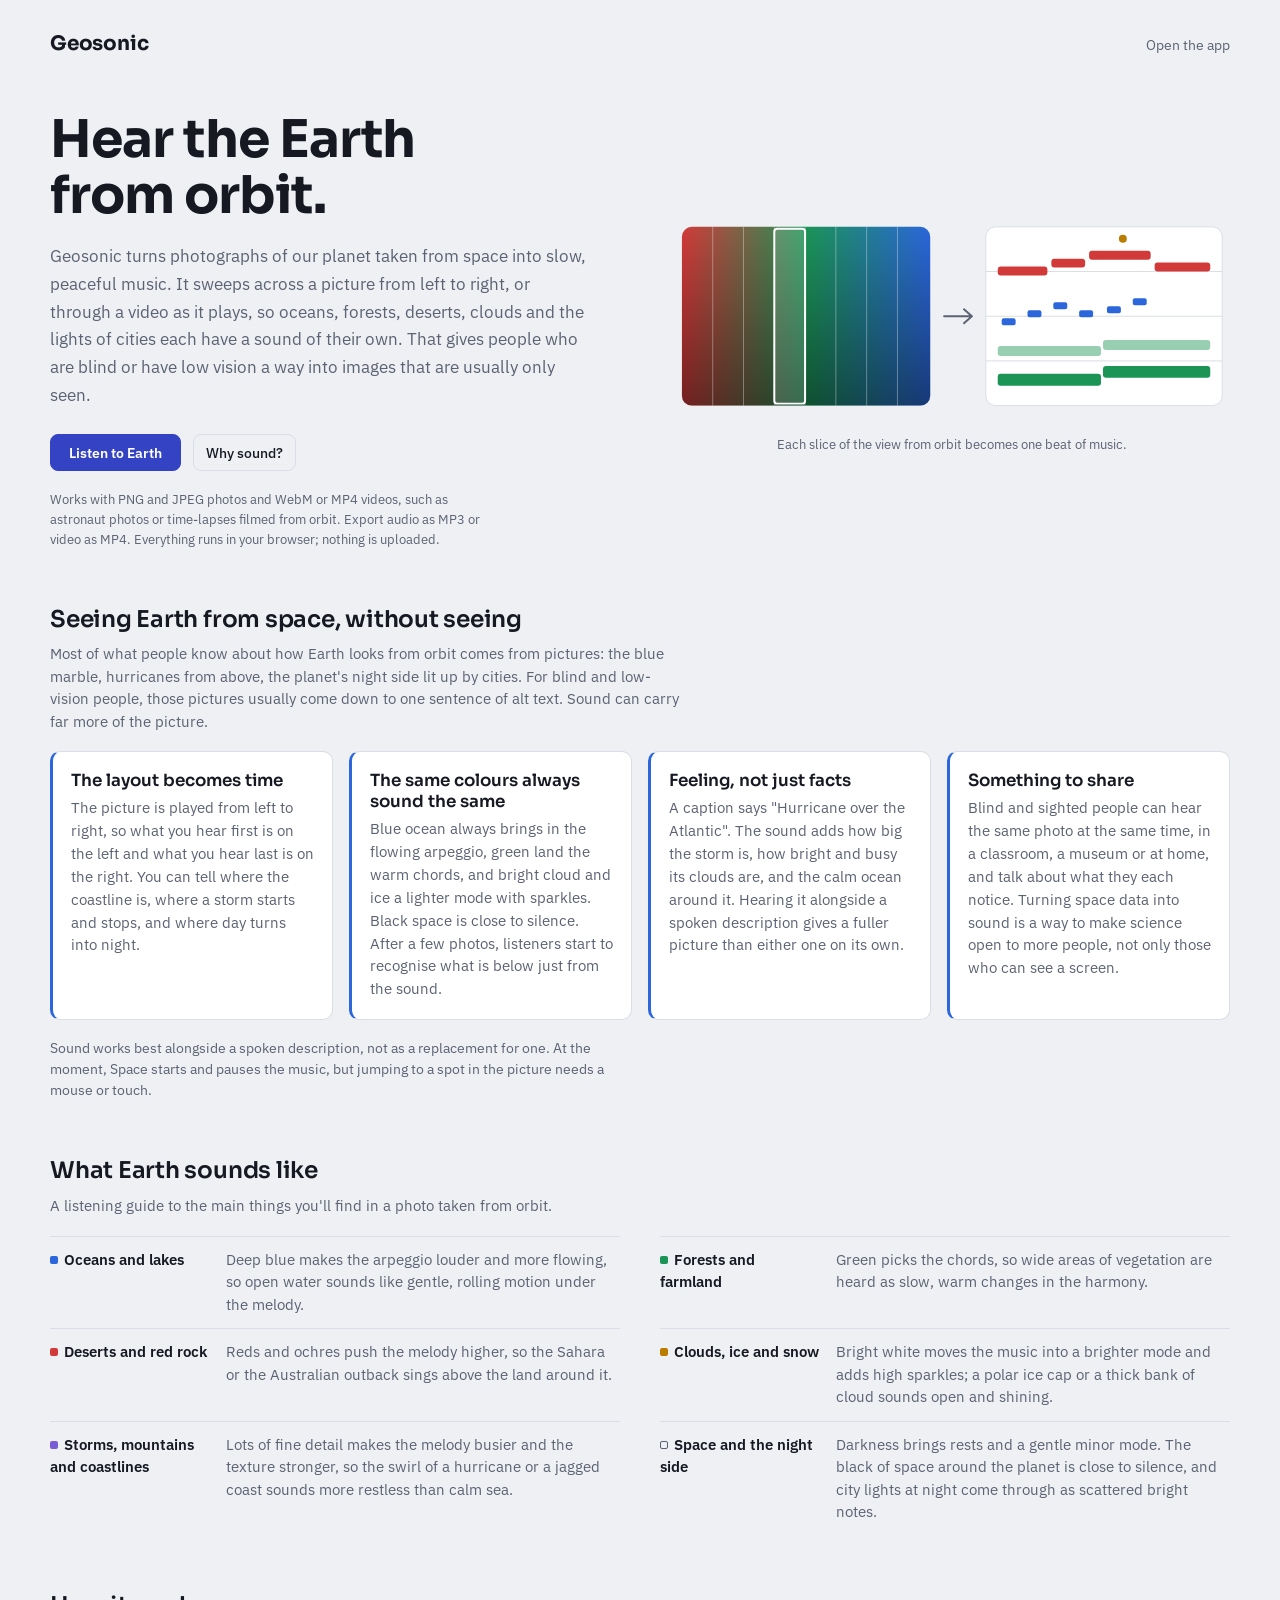
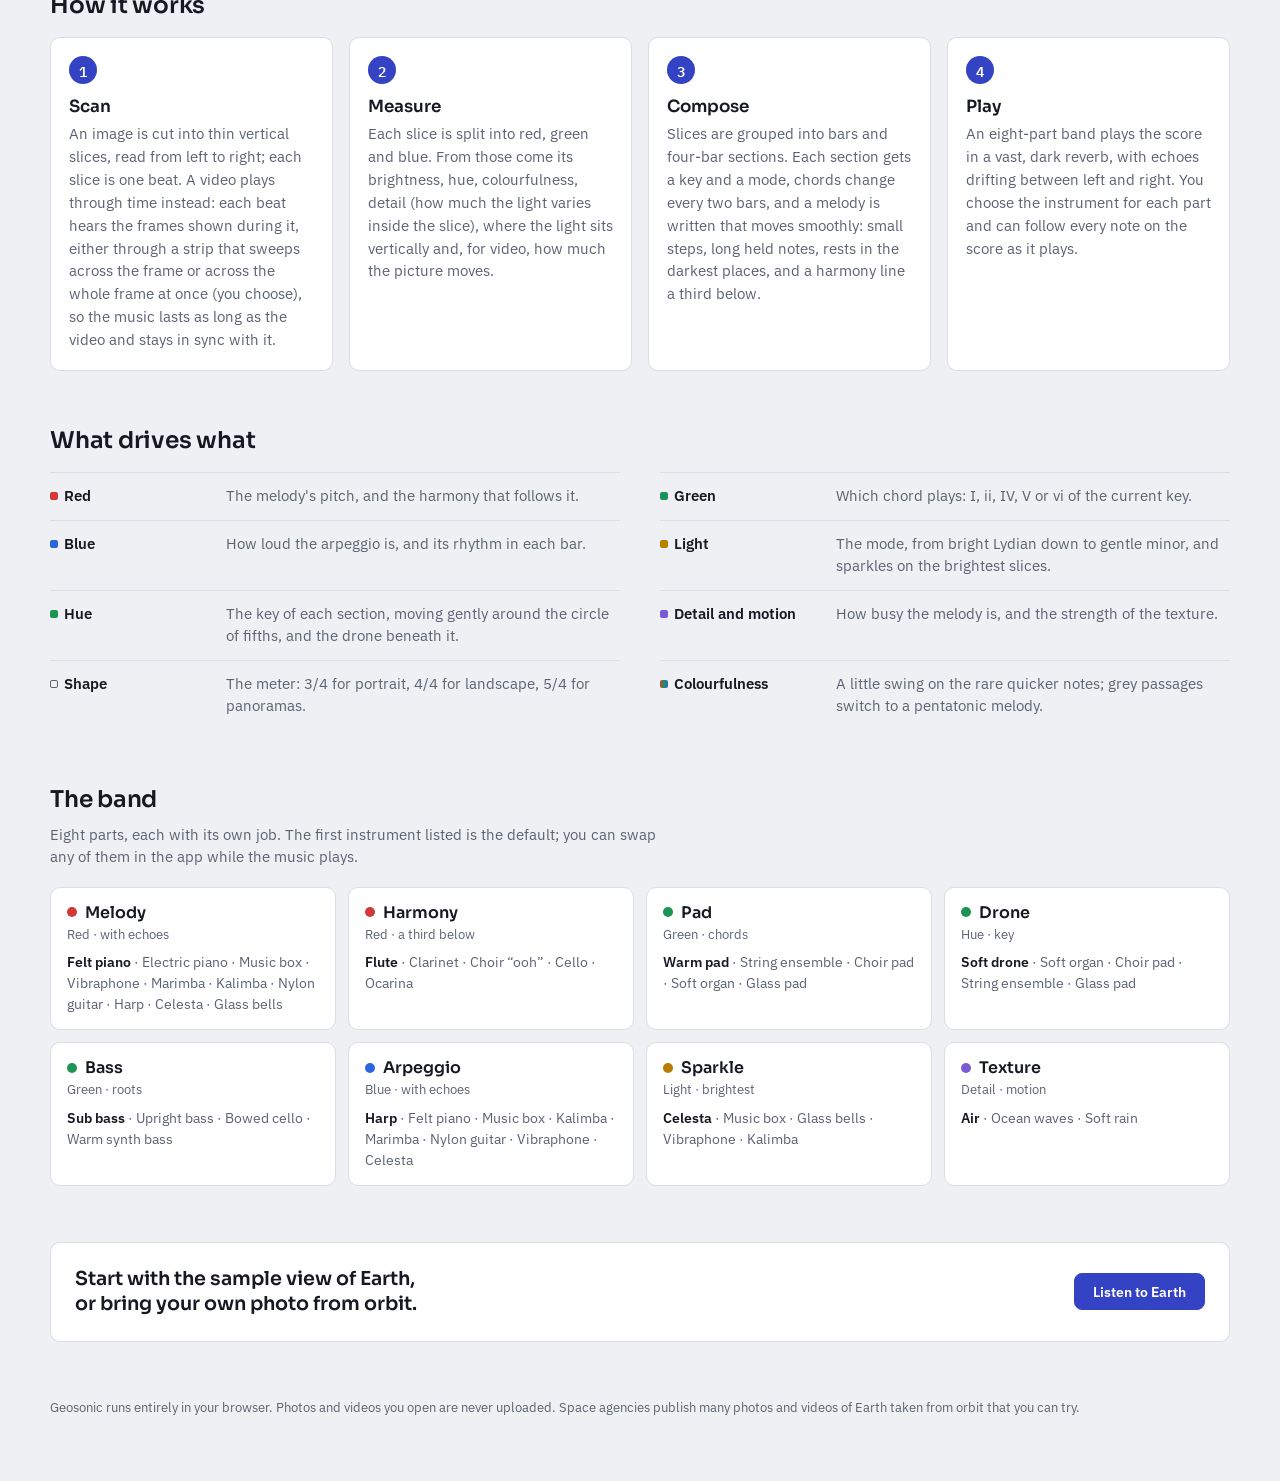
==== commit a80de1cb: "Rename the project to Geosonic" ====
--- a/index.html
+++ b/index.html
@@ -3,7 +3,7 @@
 <head>
 <meta charset="utf-8">
 <meta name="viewport" content="width=device-width, initial-scale=1, viewport-fit=cover">
-<title>Hearing Earth</title>
+<title>Geosonic</title>
 <meta name="claude:viewport-fit-sides" content="cover">
 <meta name="description" content="Listen to photographs of Earth taken from space: oceans, forests, clouds and city lights turned into music, so blind and sighted people can experience them together.">
 <link rel="preconnect" href="https://fonts.googleapis.com">
@@ -15,14 +15,14 @@
 <body>
 <div class="wrap landing">
   <nav class="topbar" aria-label="Site">
-    <a class="brand" href="index.html">Hearing Earth</a>
+    <a class="brand" href="index.html">Geosonic</a>
     <a class="navlink" href="app.html">Open the app</a>
   </nav>
 
   <header class="hero">
     <div class="hero-text">
       <h1>Hear the Earth from orbit.</h1>
-      <p class="lede">Hearing Earth turns photographs of our planet taken from space into slow, peaceful music. It sweeps across a picture from left to right, or through a video as it plays, so oceans, forests, deserts, clouds and the lights of cities each have a sound of their own. That gives people who are blind or have low vision a way into images that are usually only seen.</p>
+      <p class="lede">Geosonic turns photographs of our planet taken from space into slow, peaceful music. It sweeps across a picture from left to right, or through a video as it plays, so oceans, forests, deserts, clouds and the lights of cities each have a sound of their own. That gives people who are blind or have low vision a way into images that are usually only seen.</p>
       <div class="cta">
         <a class="btn play" href="app.html">Listen to Earth</a>
         <a class="btn" href="#why">Why sound?</a>
@@ -152,7 +152,7 @@
     <a class="btn play" href="app.html">Listen to Earth</a>
   </section>
 
-  <footer>Hearing Earth runs entirely in your browser. Photos and videos you open are never uploaded. Space agencies publish many photos and videos of Earth taken from orbit that you can try.</footer>
+  <footer>Geosonic runs entirely in your browser. Photos and videos you open are never uploaded. Space agencies publish many photos and videos of Earth taken from orbit that you can try.</footer>
 </div>
 
 <script src="static/js/constants.js"></script>
